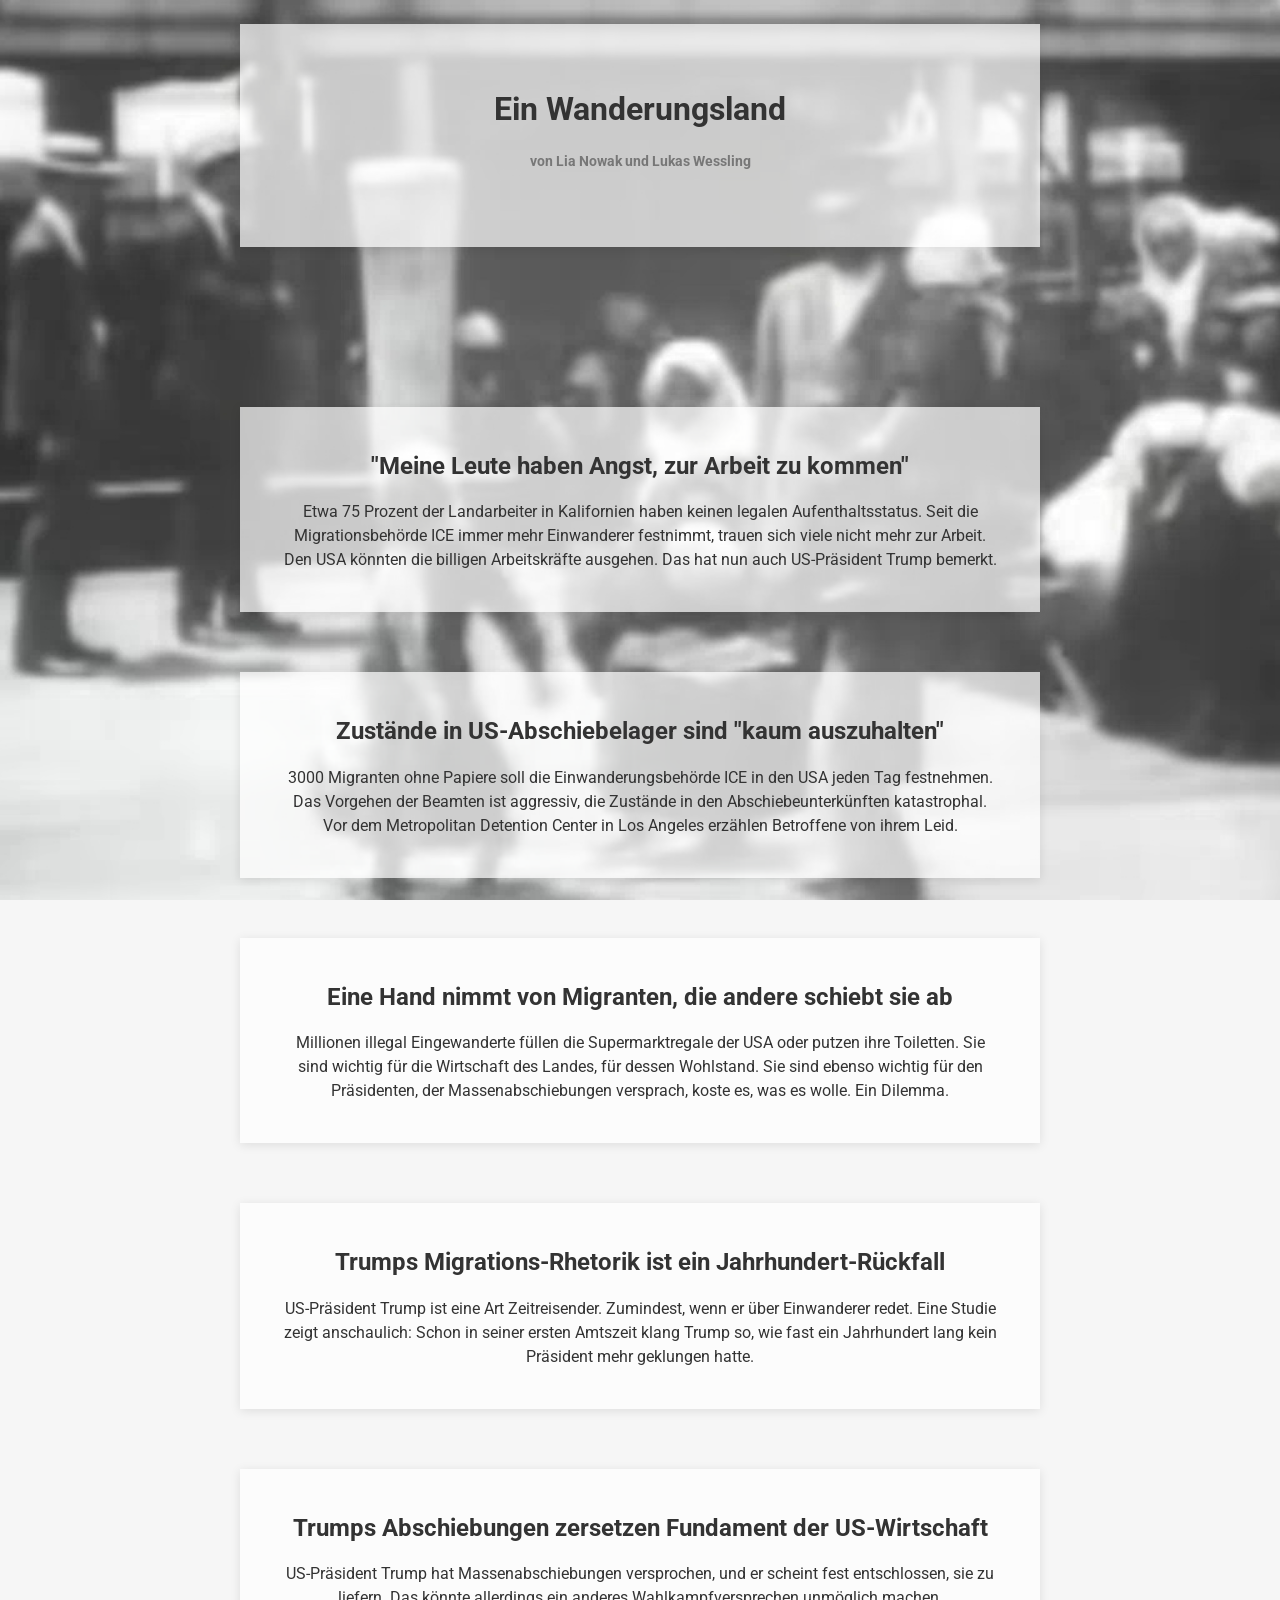
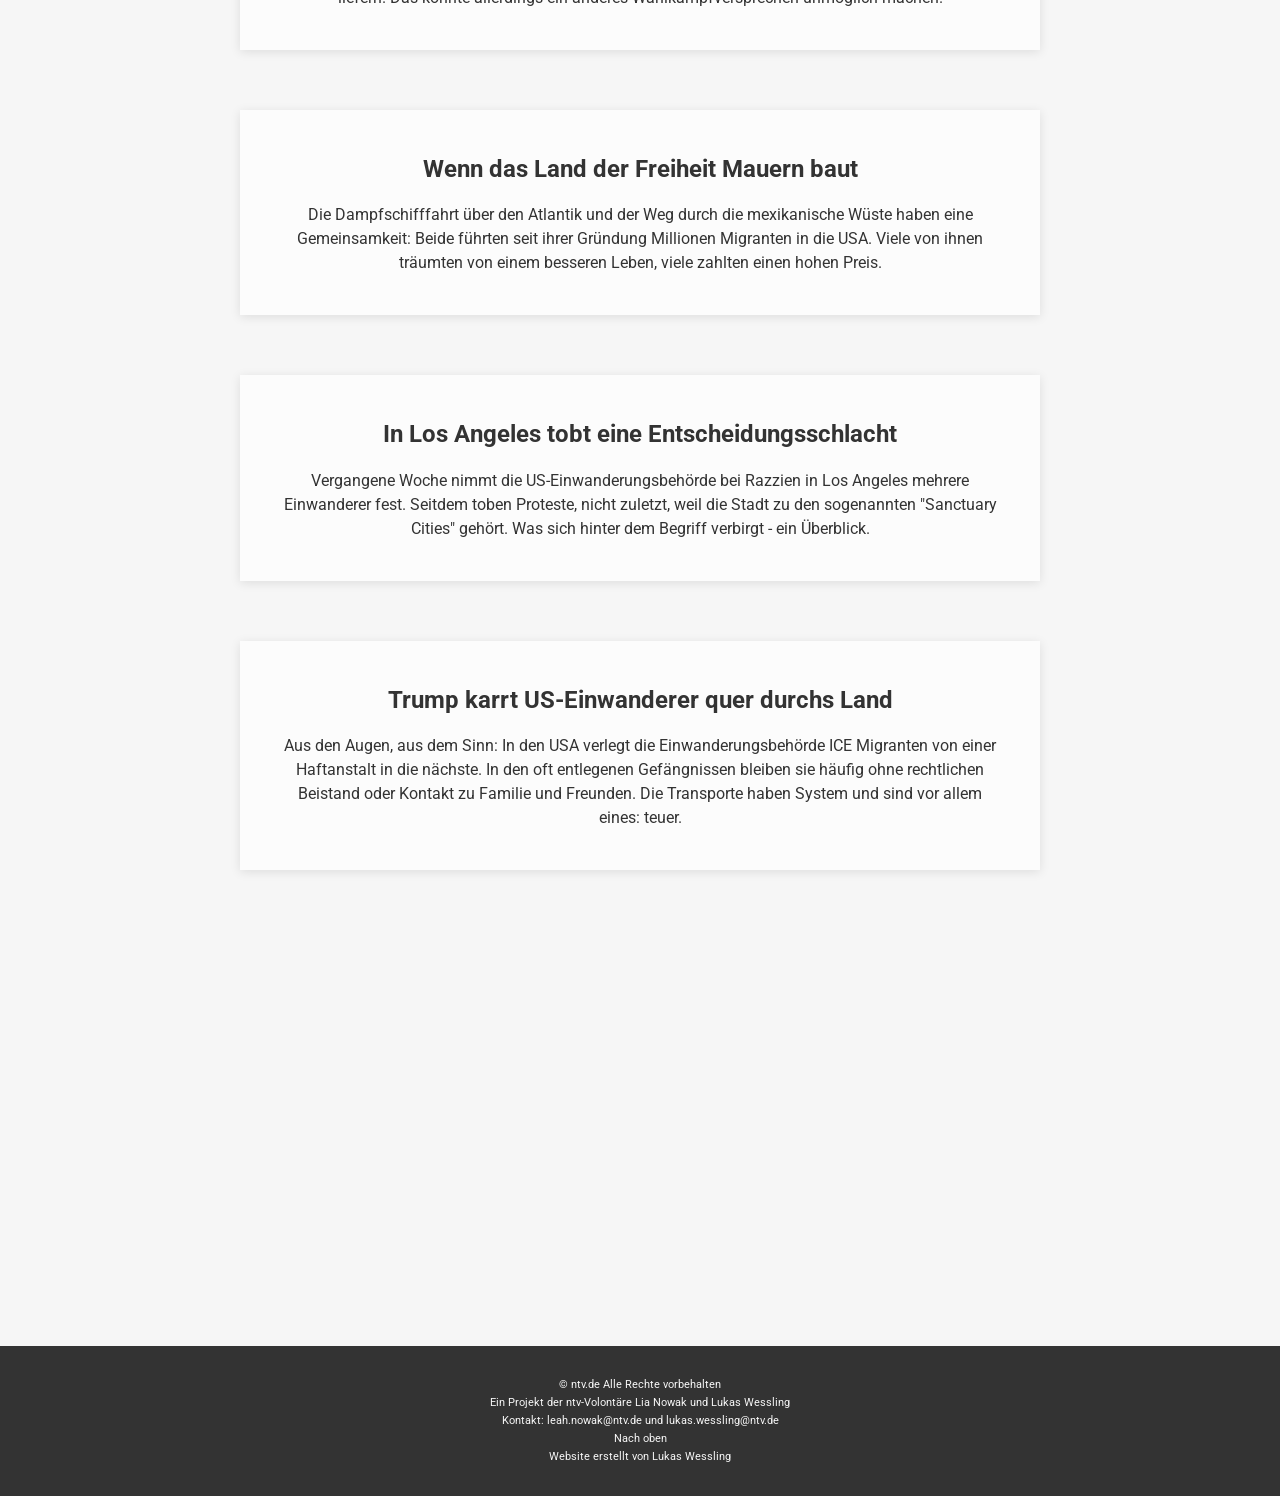
==== index.html @ 014df12d "nochmal style nachgebessert" ====
<!DOCTYPE html>
<html lang="de">
<head>
    <meta charset="UTF-8">
    <meta name="viewport" content="width=device-width, initial-scale=1.0">
    <title>Ein Wanderungsland</title>
    <id="top"></id>
    <link rel="preconnect" href="https://fonts.googleapis.com">
    <link rel="preconnect" href="https://fonts.gstatic.com" crossorigin>
    <link href="https://fonts.googleapis.com/css2?family=Dosis&family=Roboto:wght@400;700&display=swap" rel="stylesheet">
    <link rel="stylesheet" href="style.css">
</head>
<body>
    <div class="video-background">
        <!-- Video für Desktop (Querformat) -->
        <video class="bg-video bg-video-desktop" autoplay muted loop playsinline poster="background-fallback.jpg">
            <source src="background.mp4" type="video/mp4">
        </video>
        <!-- Video für Mobile (Hochformat) -->
        <video class="bg-video bg-video-mobile" autoplay muted loop playsinline poster="background-fallback.jpg">
            <source src="background-mobile.mp4" type="video/mp4">
        </video>
    </div>

        <!-- Header mit Menü (ggfalls wieder anschalten; aktuell deaktiviert) --
        <div class="header">
            <button class="menu-toggle" onclick="toggleMenu()">☰ </button>
            <div class="menu" id="menu">
                <a href="ueber-uns.html">Über Uns</a>
                <a href="impressum.html">Impressum</a>
            </div>
        </div>
    -->

    <main class="content-wrapper">
    <!-- Titel-Box -->
    <div class="content-box header" onclick="window.location.href='ueberuns.html'">
        <h1 class="main-title" id="mainTitle">Ein Wanderungsland</h1>
        <h3 class="author-title" id="authorTitle">von Lia Nowak und Lukas Wessling</h3>
    </div>

        <!-- Content Boxen -->
        <div class="content-box" onclick="window.location.href='gonzo01.html'">
            <h2 class="box-title">"Meine Leute haben Angst, zur Arbeit zu kommen"</h2>
            <p class="box-text">Etwa 75 Prozent der Landarbeiter in Kalifornien haben keinen legalen Aufenthaltsstatus. Seit die Migrationsbehörde ICE immer mehr Einwanderer festnimmt, trauen sich viele nicht mehr zur Arbeit. Den USA könnten die billigen Arbeitskräfte ausgehen. Das hat nun auch US-Präsident Trump bemerkt.</p>
        </div>

        <div class="content-box" onclick="window.location.href='gonzo02.html'">
            <h2 class="box-title">Zustände in US-Abschiebelager sind "kaum auszuhalten"</h2>
            <p class="box-text">3000 Migranten ohne Papiere soll die Einwanderungsbehörde ICE in den USA jeden Tag festnehmen. Das Vorgehen der Beamten ist aggressiv, die Zustände in den Abschiebeunterkünften katastrophal. Vor dem Metropolitan Detention Center in Los Angeles erzählen Betroffene von ihrem Leid.</p>
        </div>

        <div class="content-box" onclick="window.location.href='lokus01.html'">
            <h2 class="box-title">Eine Hand nimmt von Migranten, die andere schiebt sie ab</h2>
            <p class="box-text">Millionen illegal Eingewanderte füllen die Supermarktregale der USA oder putzen ihre Toiletten. Sie sind wichtig für die Wirtschaft des Landes, für dessen Wohlstand. Sie sind ebenso wichtig für den Präsidenten, der Massenabschiebungen versprach, koste es, was es wolle. Ein Dilemma.</p>
        </div>

        <div class="content-box" onclick="window.location.href='lokus03.html'">
            <h2 class="box-title">Trumps Migrations-Rhetorik ist ein Jahrhundert-Rückfall</h2>
            <p class="box-text">US-Präsident Trump ist eine Art Zeitreisender. Zumindest, wenn er über Einwanderer redet. Eine Studie zeigt anschaulich: Schon in seiner ersten Amtszeit klang Trump so, wie fast ein Jahrhundert lang kein Präsident mehr geklungen hatte.</p>
        </div>

        <div class="content-box" onclick="window.location.href='lokus02.html'">
            <h2 class="box-title">Trumps Abschiebungen zersetzen Fundament der US-Wirtschaft</h2>
            <p class="box-text">US-Präsident Trump hat Massenabschiebungen versprochen, und er scheint fest entschlossen, sie zu liefern. Das könnte allerdings ein anderes Wahlkampfversprechen unmöglich machen.</p>
        </div>

        <div class="content-box" onclick="window.location.href='gallery.html'">
            <h2 class="box-title">Wenn das Land der Freiheit Mauern baut</h2>
            <p class="box-text">Die Dampfschifffahrt über den Atlantik und der Weg durch die mexikanische Wüste haben eine Gemeinsamkeit: Beide führten seit ihrer Gründung Millionen Migranten in die USA. Viele von ihnen träumten von einem besseren Leben, viele zahlten einen hohen Preis.</p>
        </div>        
     
        <div class="content-box" onclick="window.location.href='gonzo03.html'">
            <h2 class="box-title">In Los Angeles tobt eine Entscheidungsschlacht</h2>
            <p class="box-text">Vergangene Woche nimmt die US-Einwanderungsbehörde bei Razzien in Los Angeles mehrere Einwanderer fest. Seitdem toben Proteste, nicht zuletzt, weil die Stadt zu den sogenannten "Sanctuary Cities" gehört. Was sich hinter dem Begriff verbirgt - ein Überblick.</p>
        </div>

        <div class="content-box" onclick="window.location.href='gonzo04.html'">
            <h2 class="box-title">Trump karrt US-Einwanderer quer durchs Land</h2>
            <p class="box-text">Aus den Augen, aus dem Sinn: In den USA verlegt die Einwanderungsbehörde ICE Migranten von einer Haftanstalt in die nächste. In den oft entlegenen Gefängnissen bleiben sie häufig ohne rechtlichen Beistand oder Kontakt zu Familie und Freunden. Die Transporte haben System und sind vor allem eines: teuer.</p>
        </div>
    </main>

<!--Menüskript (gerade deaktiviert)    
<script>
        // Menü ein-/ausklappen
        function toggleMenu() {
            const menu = document.getElementById('menu');
            menu.classList.toggle('active');
        }

        // Menü schließen wenn außerhalb geklickt wird
        document.addEventListener('click', function(event) {
            const menu = document.getElementById('menu');
            const menuToggle = document.querySelector('.menu-toggle');
            
            if (!menu.contains(event.target) && !menuToggle.contains(event.target)) {
                menu.classList.remove('active');
            }
        });

    </script>
-->
    <footer>
        <p> <a href="https://www.n-tv.de/ntvintern/Impressum-id6405904.html">© ntv.de Alle Rechte vorbehalten</a></p>
        <p> <a href="ueberuns.html">Ein Projekt der ntv-Volontäre Lia Nowak und Lukas Wessling</a></p>
        <p>Kontakt: <a href="mailto:leah.nowak@ntv.de">leah.nowak@ntv.de</a> und <a href="mailto:lukas.wessling@ntv.de">lukas.wessling@ntv.de</a></p>
        <p> <a href="#top">Nach oben</a></p>
        <p> Website erstellt von Lukas Wessling</p>
    </footer>
</body>
</html>
---- style.css ----
* {
    margin: 0;
    padding: 0;
    box-sizing: border-box;
}
:root {
    --primary-color: #00AEF3;
    --secondary-color: #777777;
    --accent-color: #E81B23;
    --background-color: #F6F6F6;
    --text-color: #333;
    --box-shadow: 0 2px 10px rgba(0,0,0,0.1);
    --max-width: 1200px;
    --lesser-width: 800px;
    --card-bg: rgba(255, 255, 255, 0.7); /* Weiß, 70% Deckkraft */
    --border-radius: 1px
}

html { scroll-behavior: smooth; }

body {
    font-family: 'Roboto', sans-serif;
    line-height: 1.6;
    color: var(--text-color);
    background-color: var(--background-color);

    /* erzwinge sinnvolle umbrüche */
    p, li, blockquote {
    overflow-wrap: anywhere;  /* bricht auch sehr lange wörter/urls */
    word-break: normal;       /* deutschfreundlich */
    hyphens: auto;            /* bindestriche zulassen */
  }
}


/* übergeordnete Schachteln */
.content-wrapper {
    max-width: var(--max-width);
    margin: 0 auto;
    padding: 24px 16px;
}


.container {
    max-width: var(--lesser-width);
    margin: 0 auto;
    padding: 20px;
}

/* Header mit Menü */
.header {
    position: sticky;
    margin-bottom: 40px;
}

.menu-toggle {
    position: absolute;
    top: 10px;
    right: 10px;
    background: var(--text-color);
    color: var(--background-color);
    border: none;
    cursor: pointer;
    border-radius: var(--border-radius);
    font-size: 16px;
    text-decoration: none; /* Entfernt die Unterstreichung vom Link */
    /* NEU: Feste Größe und Zentrierung für quadratische Form */
    width: 45px;
    height: 45px;
    display: flex;
    justify-content: center;
    align-items: center;
}

/* Zurück-Button, angelehnt an Menu-Button*/
.back-button {
    position: absolute;
    top: 10px;
    left: 10px; /* Position auf links geändert */
    background: var(--text-color);
    color: var(--background-color);
    border: none;
    cursor: pointer;
    border-radius: var(--border-radius);
    font-size: 16px;
    text-decoration: none; /* Für <a>-Tag, um Unterstreichung zu entfernen */
    /* NEU: Feste Größe und Zentrierung für quadratische Form */
    width: 45px;
    height: 45px;
    display: flex;
    justify-content: center;
    align-items: center;
    padding-bottom: 2px; /* Kleine Korrektur, um den Pfeil optisch zu zentrieren */
}

.menu-toggle:hover {
    background: var(--accent-color);
}
.back-button:hover {
    background: var(--accent-color);
}

.menu {
    position: absolute;
    top: 30px;
    right: 10px;
    background: var(--background-color);
    border: 1px solid #ddd;
    border-radius: var(--border-radius);
    box-shadow: 0 2px 10px var(--box-shadow);
    display: none;
    min-width: 150px;
}

.menu.active {
    display: block;
}

.menu a {
    display: block;
    padding: 12px 16px;
    text-decoration: none;
    color: var(--text-color); 
    border-bottom: 1px solid #eee;
}

.menu a:last-child {
    border-bottom: none;
}
.menu a:hover {
    background-color: var(--background-color);
}


/* Content Boxen */
.content-box {
    text-align: center;
    background: var(--card-bg);
    border-radius: var(--border-radius)/2;
    box-shadow: 0 2px 10px rgba(0,0,0,0.1);
    max-width: var(--lesser-width);
    margin-bottom: 60px; /* Erhöht für mehr Abstand zwischen den Boxen */
    padding: 40px;
    margin-left: auto;  /* Zentrierung */
    margin-right: auto; /* Zentrierung */
}

.content-box a {
color: var(--secondary-color);          /* Links grau */
text-decoration: none;   /* Unterstreichung weg */
}
.content-box a:hover {
text-decoration: underline; /* Unterstrich beim Drüberfahren */
}

/* Versuch ganzer Text in eine Box */
.article-body-content {
    margin-top: 5rem;
    padding: 3rem;
    text-align: left; /* Text linksbündig für den Hauptartikel */
    background: var(--background-color); 
}
    /* Eigene Klasse für Zwischenüberschriften, um sie direkt zu integrieren */
.subheading {
    font-weight: bold;
    color: var(--secondary-color);
    font-size: 1.2rem;
    text-align: center;
    margin-top: 2em;
    margin-bottom: 1.5em;
}
    /* Eigene Klasse für den Teaser-Text, damit er auch innerhalb der großen Box funktioniert */
.teaser-text {
    font-style: italic;
    color: var(--secondary-color);
    font-size: 1rem;
    margin-bottom: 2em;
    display: block; /* Stellt sicher, dass es als eigener Absatz behandelt wird */
}

.content-box:hover {
    transform: translateY(-2px);
    box-shadow: 0 4px 15px rgba(0,0,0,0.15);
}

/* Modifikator für eine unauffälligere Content-Box */
.content-box.subtle {
    background: none;
    box-shadow: none;
    border-radius: 0;
    text-align: left; /* Text linksbündig statt zentriert */
    padding-left: 30px;
    padding-right: 30px;
    margin-bottom: 20px;
}

.content-box.subtle:hover {
    transform: none; /* Kein Hover-Effekt */
    box-shadow: none;
}

/* Modifikator für Header-Box mit Abstand nach unten */
.content-box.header {
    padding: 60px;
    margin-bottom: 10em;

}
/* Modifikator für Header-Box mit kleinem Abstand nach unten */
.content-box.smallheader {
    margin-top: 2em;
    margin-bottom: 2em;
    background: var(--background-color);
}
.box-title {
    font-size: 1.5rem;
    font-weight: bold;
    color: var(--text-color);
    margin-bottom: 15px;
}

.box-text {
    color: var(--text-color);
    font-size: 1rem;
    line-height: 1.5;
}

.content-box.italic-teaser .box-text {
    font-style: italic;
    color: var(--text-color);
    font-size: 1rem;
    margin-bottom: 2em;
}



.content-box.title .box-text {
    font-weight: bold;
    color: var(--secondary-color);
    font-size: 1.2rem;
    text-align: center;
}


/* Titel-Styling innerhalb der Box */
.main-title {
    text-align: center;
    font-size: 2rem;
    font-weight: bold;
    color: var(--text-color);
    margin: 0;
    padding: 0;
}

.secondary-title {
    text-align: center;
    font-size: 1.3rem;
    font-weight: bold;
    color: var(--secondary-color);
    margin: 0 0 0.5em 0; /* kleiner Abstand nach unten */
    padding: 0;
}

.author-title {
    text-align: center;
    font-size: 0.9rem;
    font-weight: bold;
    color: var(--secondary-color);
    margin: 1em 0 1em 0; /* kleiner Abstand nach oben, großer Abstand nach unten */
    padding: 0;
}
.box-text a:hover {
    text-decoration: underline}



/* Responsive Design */
@media (max-width: 768px) {
    .main-title {
        font-size: 2rem;
        margin: 20px 0;
    }
    
    .container {
        padding: 15px;
    }
    .box-content {
        padding: 15px;
    }
    .box-title {
        font-size: 1rem;
    }
    .box-text {
        font-size: 0.7rem;
    }
    .footer {
        font-size: 0.4rem;
        padding: 10px;
    }
}


/* Footer-Styling */
footer {
background-color: var(--text-color);   /* dunkler Hintergrund */
color: var(--background-color);      /* heller Text */
padding: 30px 16px;              /* Innenabstand oben/unten und seitlich */
text-align: center;              /* Text mittig */
margin-top: 35em;                /* Abstand zum Inhalt darüber */
font-size: 0.7rem;
}

footer a {
color: var(--background-color);          /* Links weiß */
text-decoration: none;   /* Unterstreichung weg */
}

footer a:hover {
text-decoration: underline; /* Unterstrich beim Drüberfahren */
}

/* Container für die Videos, um sie im Hintergrund zu halten */
.video-background {
    position: fixed;
    top: 0;
    left: 0;
    width: 100%;
    height: 100%;
    z-index: -1; /* Stellt sicher, dass der Inhalt darüber liegt */
    overflow: hidden;
}

/* Gemeinsame Stile für beide Videos */
.bg-video {
    position: absolute; /* Positioniert das Video innerhalb des Containers */
    top: 0;
    left: 0;
    width: 100%;
    height: 100%;
    object-fit: cover; /* Füllt den Bildschirm ohne das Seitenverhältnis zu verzerren */
}

/* Standardmäßig das mobile Video ausblenden */
.bg-video-mobile {
    display: none;
}

/* Media Query für Bildschirme, die breiter als 768px sind (Tablets/Desktops) */
@media (min-width: 769px) {
    .bg-video-desktop {
        display: block; /* Desktop-Video anzeigen */
    }
    .bg-video-mobile {
        display: none; /* Mobiles Video ausblenden */
    }
}

/* Media Query für Bildschirme, die schmaler als 768px sind (Smartphones) */
@media (max-width: 768px) {
    .bg-video-desktop {
        display: none; /* Desktop-Video ausblenden */
    }
    .bg-video-mobile {
        display: block; /* Mobiles Video anzeigen */
    }
}

/* beim Hovern über Link erscheint eine Hand */
a, button, [onclick] {
    cursor: pointer;
}

/* --- Stile für Scrollytelling --- */
#scrolly-presidents {
    position: relative;
}

.scrolly-vis {
    position: -webkit-sticky;
    position: sticky;
    top: 0; /* Klebt ganz oben am Bildschirmrand */
    left: 0;
    width: 100%;
    height: 100vh; /* Füllt den gesamten Bildschirm aus */
    display: flex;
    flex-direction: column; /* Kinder sollen untereinander angeordnet werden */
    justify-content: center;
    align-items: center;
}

/* Container für die responsive SVG */
.chart-container {
    width: 100%;
    max-width: var(--lesser-width); /* Legt eine maximale Größe fest, damit es auf sehr großen Bildschirmen nicht riesig wird */
    margin: 0 auto; /* Zentriert den Container */
}

/* Gemeinsame Stile für Header und Intro der Grafik */
.chart-header, .chart-intro {
    width: 100%;
    max-width: var(--lesser-width); /* Dieselbe maximale Breite wie die Grafik */
    margin-left: auto;
    margin-right: auto;
    text-align: left; 
}

.scrolly-text {
    position: relative;
    z-index: 1; /* Wichtig: Stellt sicher, dass der Text VOR der Grafik liegt */
    /* Wir machen den Text-Container zu einem Flex-Container, der seine Kinder zentriert */
    display: flex;
    flex-direction: column;
    align-items: center;
}

.step {
    display: flex;
    flex-direction: column;
    justify-content: center;
    width: var(--lesser-width)*0.95;
    margin-bottom: 100vh; /* Nur noch Abstand nach unten */
    padding: 3rem;
    background-color: var(--background-color); /* Solide Hintergrundfarbe, passend zum Rest der Seite */
    box-shadow: 0 2px 5px rgba(0,0,0,0.1);
}


/* Anpassungen für kleinere Bildschirme */
@media (max-width: 768px) {
    #scrolly-presidents {
        display: block; /* Untereinander statt nebeneinander */
    }

    .scrolly-vis {
        position: relative; /* Sticky funktioniert hier nicht gut */
        top: auto;
        height: 50vh; /* Kleinere Höhe */
        width: 90%;
        margin: 0 auto 2rem auto;
    }

    .scrolly-text {
        width: 90%;
        margin: 0 auto;
    }

    .step {
        margin-bottom: 50vh; /* Weniger Abstand auf Mobilgeräten */
    }
}
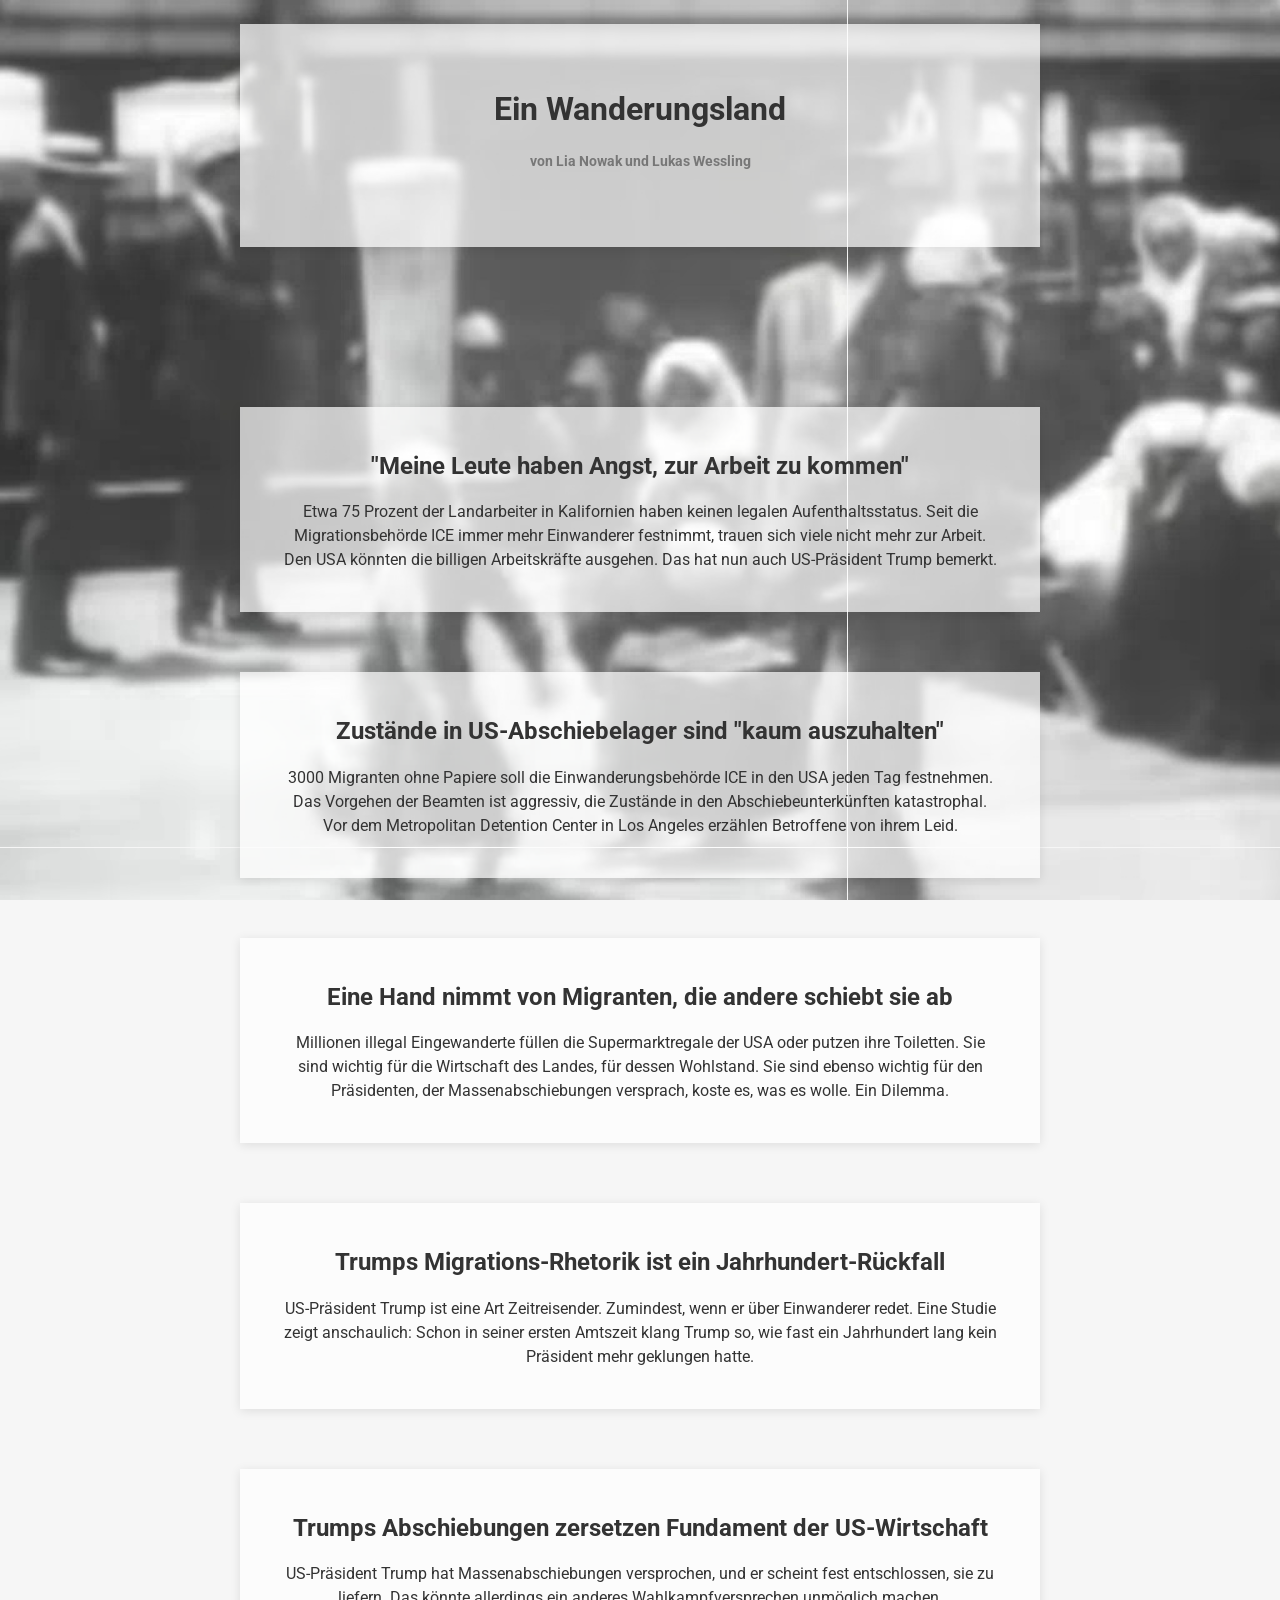
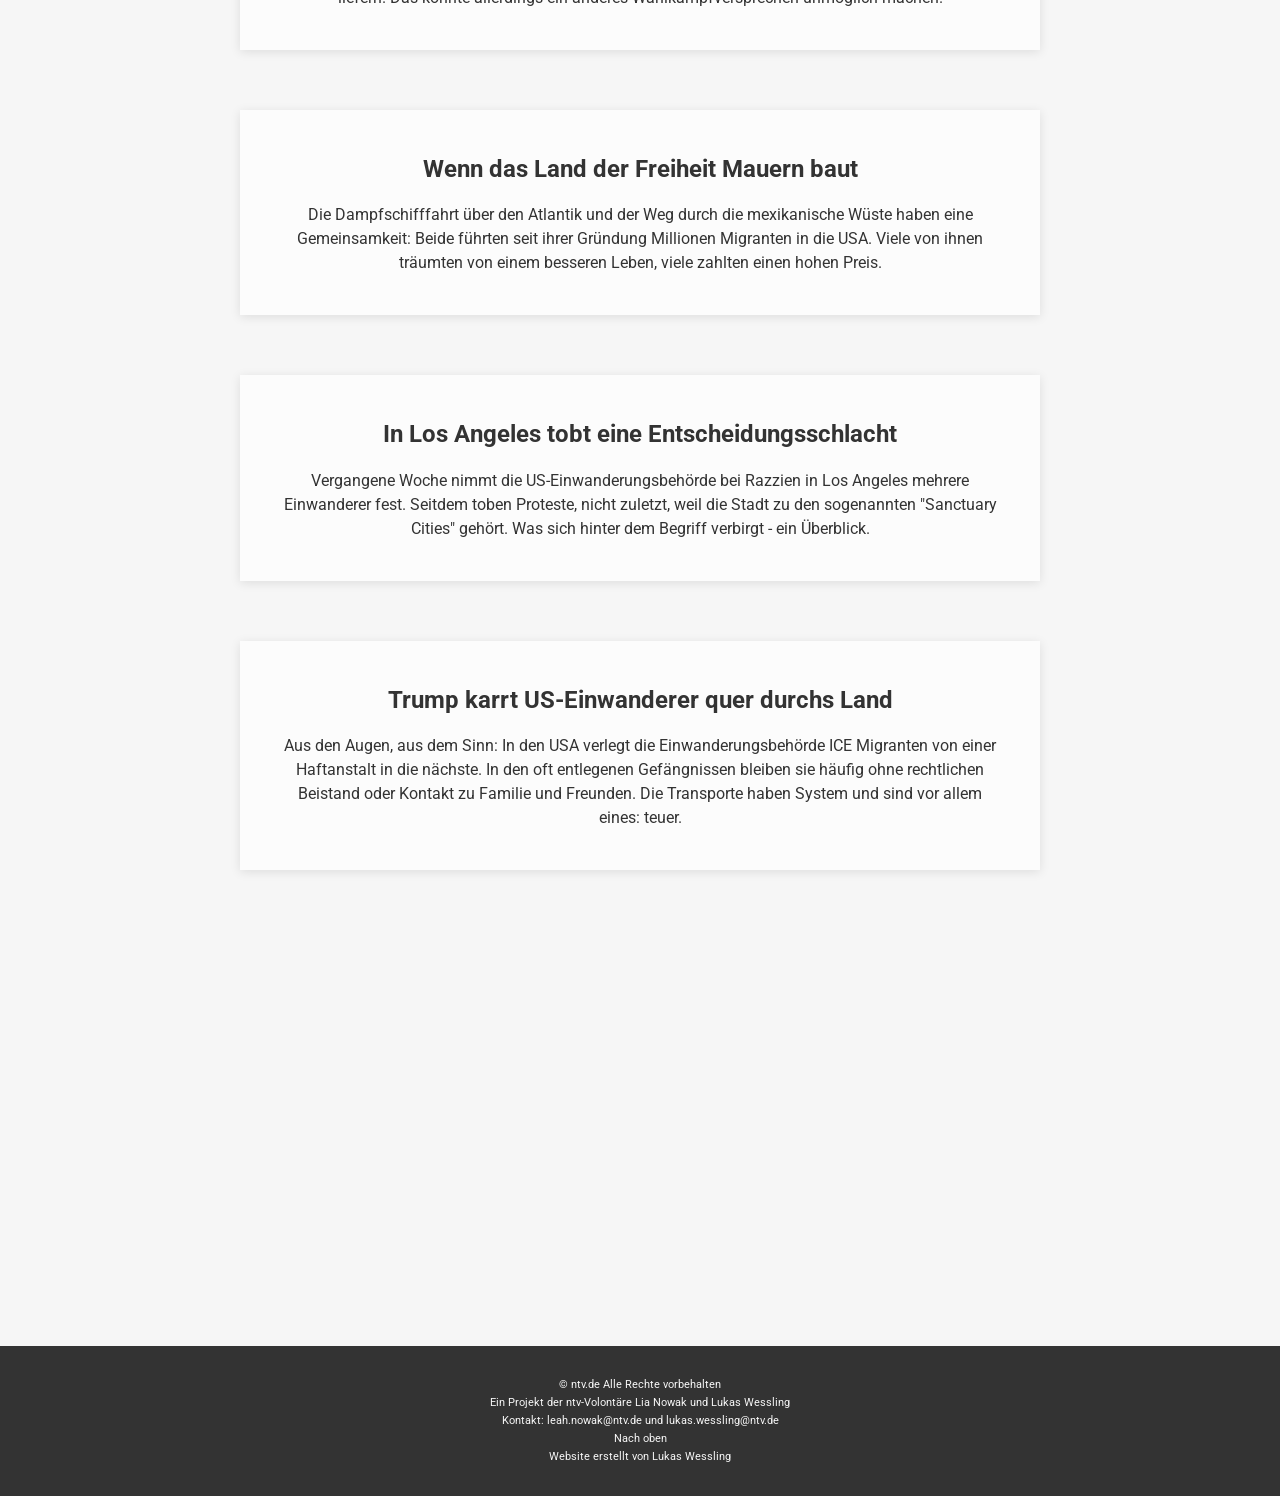
==== commit 1bf42697: "Favicon eingebaut, neue Videologik wird getestet" ====
--- a/index.html
+++ b/index.html
@@ -4,6 +4,7 @@
     <meta charset="UTF-8">
     <meta name="viewport" content="width=device-width, initial-scale=1.0">
     <title>Ein Wanderungsland</title>
+    <link rel="icon" href="favicon.ico" type="image/x-icon">
     <id="top"></id>
     <link rel="preconnect" href="https://fonts.googleapis.com">
     <link rel="preconnect" href="https://fonts.gstatic.com" crossorigin>
@@ -11,13 +12,14 @@
     <link rel="stylesheet" href="style.css">
 </head>
 <body>
-    <div class="video-background">
+    <!-- Fallback-Bild hier als background-image setzen, damit es sichtbar ist, während das Video lädt -->
+    <div class="video-background" style="background-image: url('background-fallback.jpg');">
         <!-- Video für Desktop (Querformat) -->
-        <video class="bg-video bg-video-desktop" autoplay muted loop playsinline poster="background-fallback.jpg">
+        <video class="bg-video bg-video-desktop" muted loop playsinline preload="auto">
             <source src="background.mp4" type="video/mp4">
         </video>
         <!-- Video für Mobile (Hochformat) -->
-        <video class="bg-video bg-video-mobile" autoplay muted loop playsinline poster="background-fallback.jpg">
+        <video class="bg-video bg-video-mobile" muted loop playsinline preload="auto">
             <source src="background-mobile.mp4" type="video/mp4">
         </video>
     </div>
@@ -108,5 +110,8 @@
         <p> <a href="#top">Nach oben</a></p>
         <p> Website erstellt von Lukas Wessling</p>
     </footer>
+
+    <!-- Skript für ruckelfreies Video-Laden -->
+    <script src="video-loader.js"></script>
 </body>
 </html>
--- a/style.css
+++ b/style.css
@@ -327,6 +327,10 @@
     height: 100%;
     z-index: -1; /* Stellt sicher, dass der Inhalt darüber liegt */
     overflow: hidden;
+    /* Damit das Fallback-Bild (das wir jetzt inline im HTML setzen) korrekt skaliert wird */
+    background-size: cover;
+    background-position: center;
+    background-repeat: no-repeat;
 }
 
 /* Gemeinsame Stile für beide Videos */
@@ -337,6 +341,13 @@
     width: 100%;
     height: 100%;
     object-fit: cover; /* Füllt den Bildschirm ohne das Seitenverhältnis zu verzerren */
+    opacity: 0; /* Startzustand ist unsichtbar, damit man das Fallback-Bild sieht */
+    transition: opacity 1.5s ease-in-out; /* Sanftes Einblenden über 1.5 Sekunden */
+}
+
+/* Diese Klasse wird vom JS hinzugefügt, sobald das Video flüssig läuft */
+.bg-video.is-playing {
+    opacity: 1;
 }
 
 /* Standardmäßig das mobile Video ausblenden */
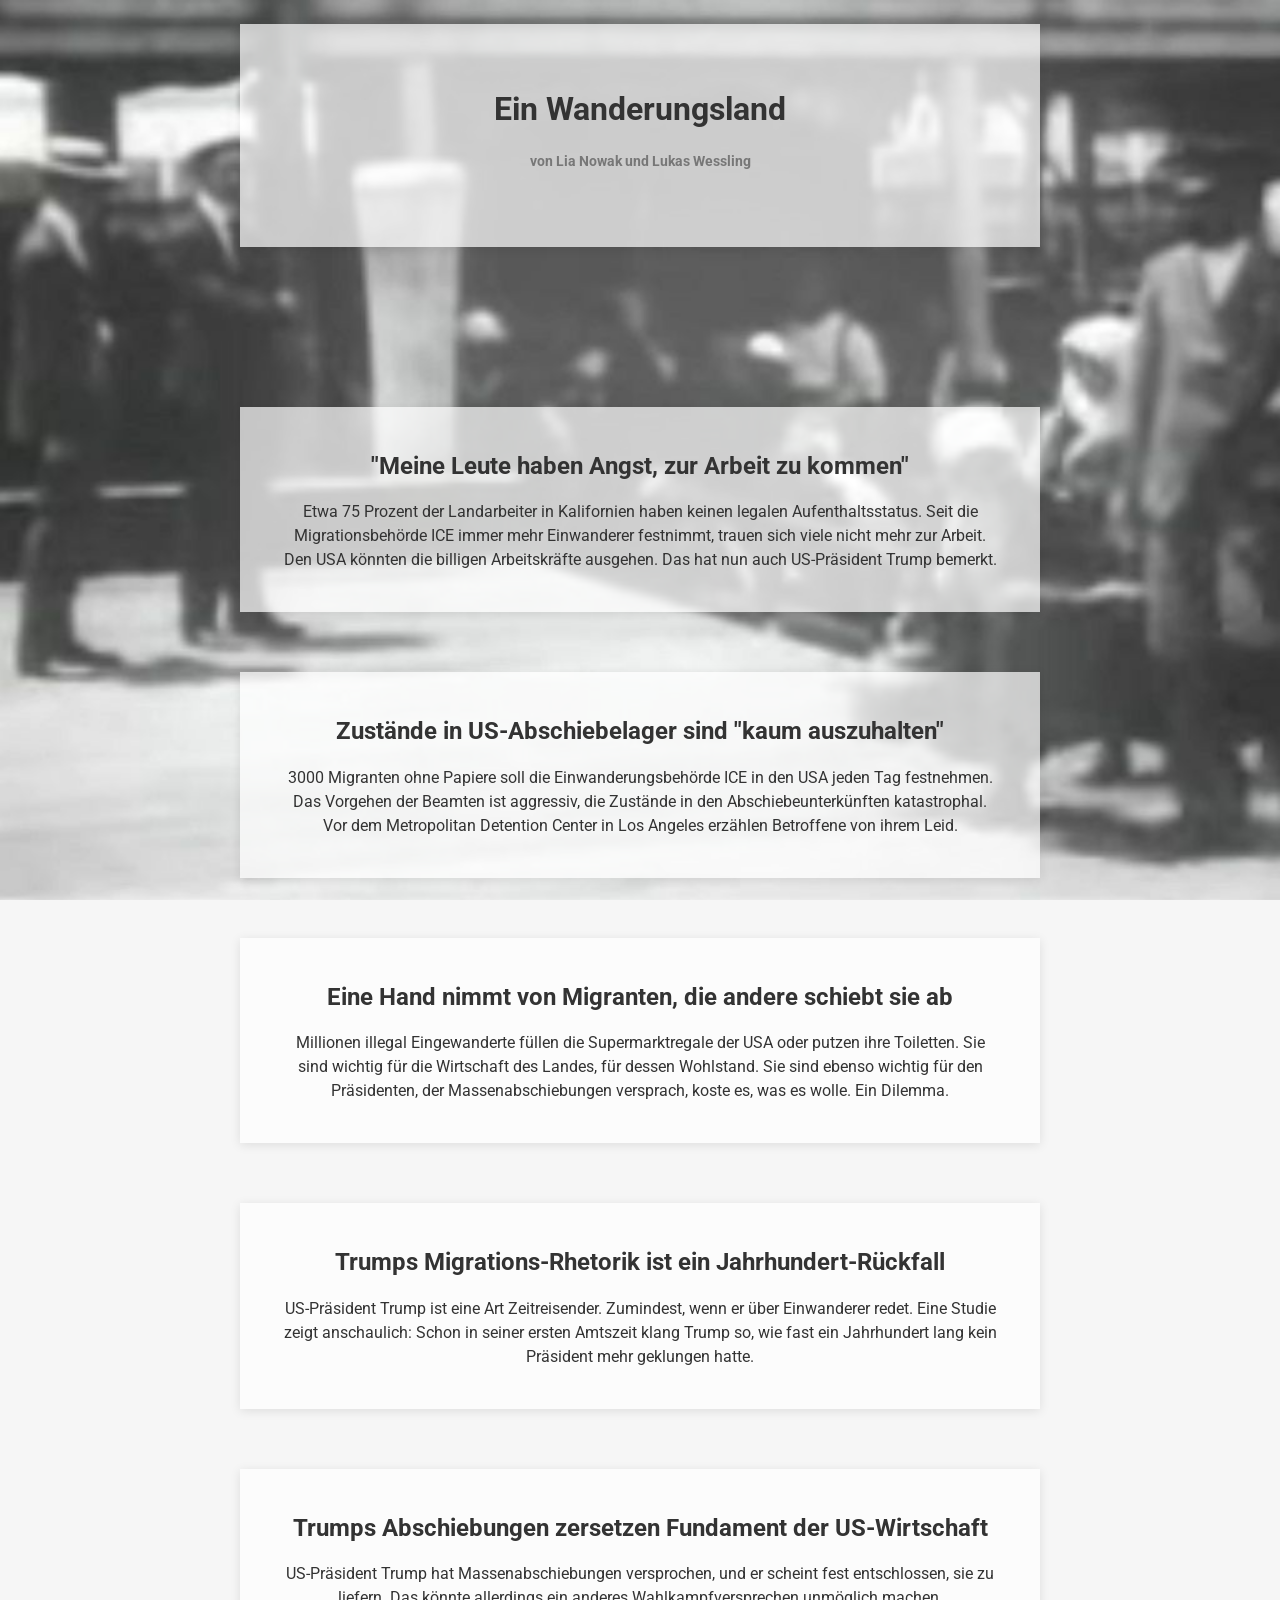
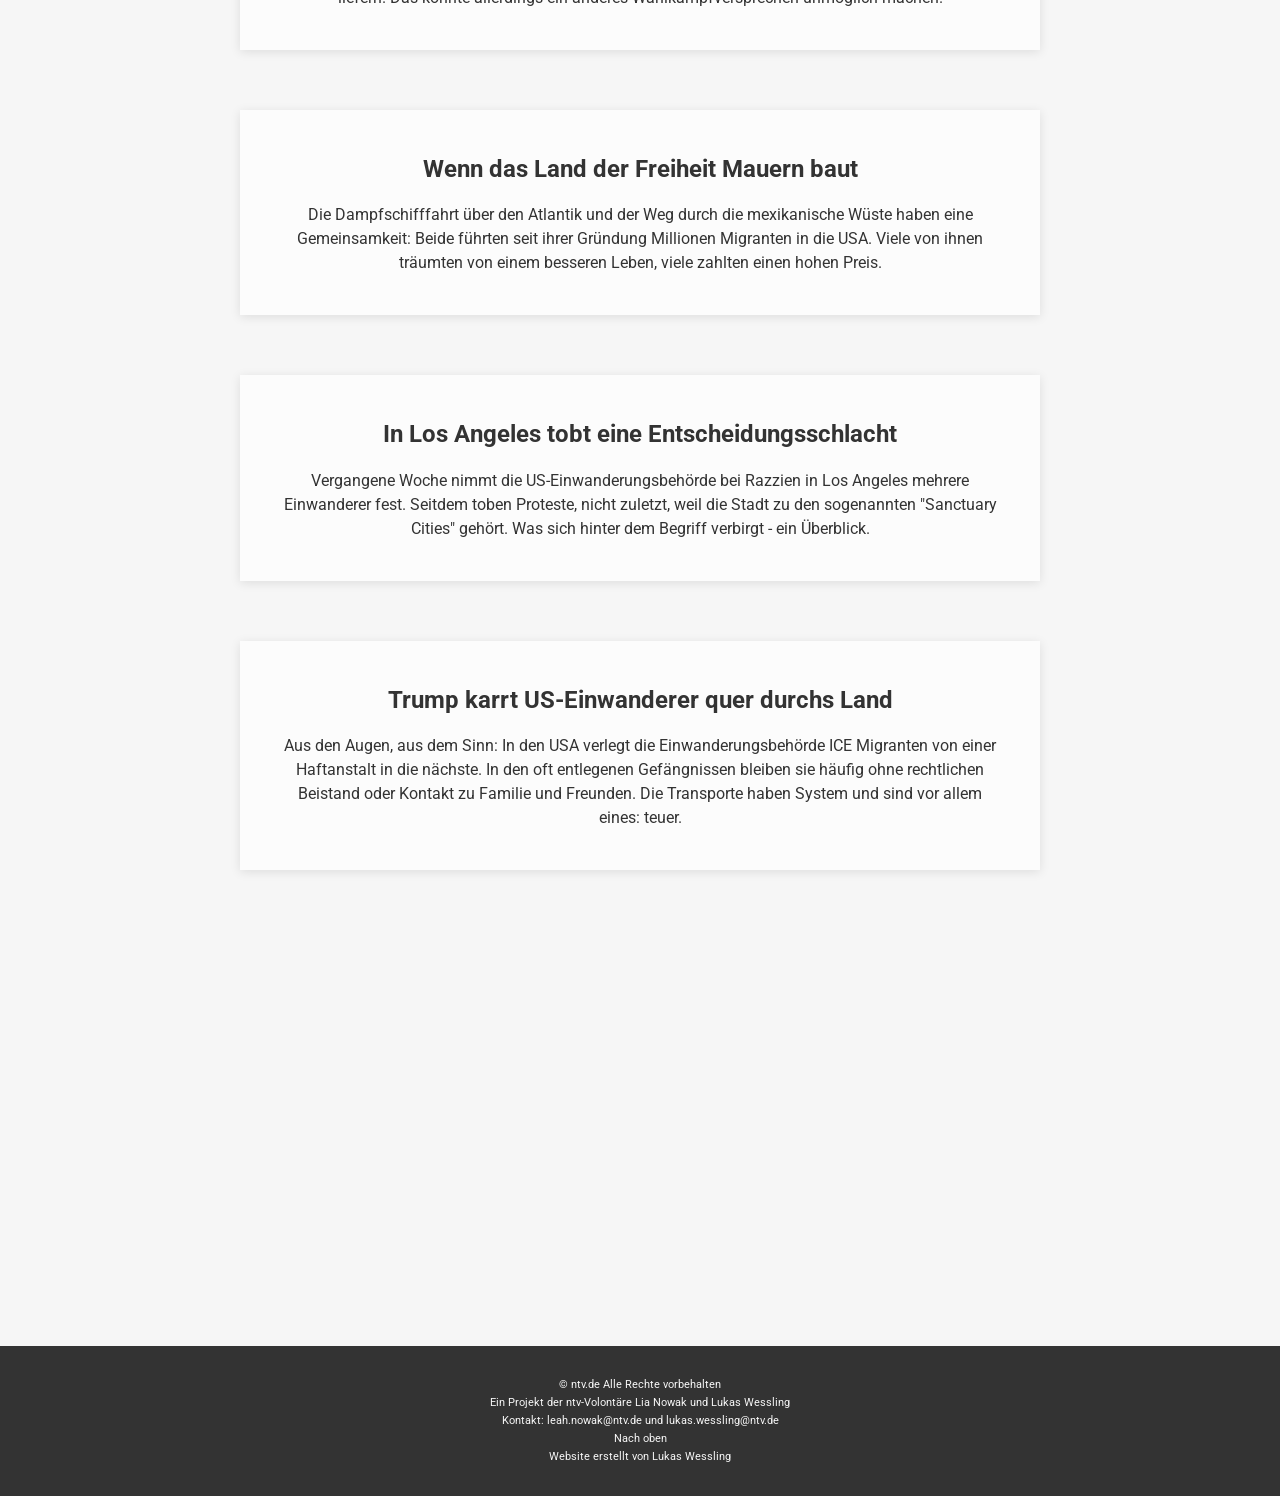
==== commit 1326b46b: "Videologik überall implementiert" ====
--- a/index.html
+++ b/index.html
@@ -12,15 +12,18 @@
     <link rel="stylesheet" href="style.css">
 </head>
 <body>
-    <!-- Fallback-Bild hier als background-image setzen, damit es sichtbar ist, während das Video lädt -->
-    <div class="video-background" style="background-image: url('background-fallback.jpg');">
+ <!-- Videologik (funktioniert über videoloader.js) -->
+    <script src="videoloader.js"></script>
+
+    <!-- Fallbackbild (=erster Videoframe) solange Video noch lädt -->
+        <div class="video-background" style="background-image: url('fallback_desktop.jpg');">
         <!-- Video für Desktop (Querformat) -->
         <video class="bg-video bg-video-desktop" muted loop playsinline preload="auto">
-            <source src="background.mp4" type="video/mp4">
+            <source src="background_desktop.mp4" type="video/mp4">
         </video>
         <!-- Video für Mobile (Hochformat) -->
         <video class="bg-video bg-video-mobile" muted loop playsinline preload="auto">
-            <source src="background-mobile.mp4" type="video/mp4">
+            <source src="background_mobile.mp4" type="video/mp4">
         </video>
     </div>
 
@@ -111,7 +114,5 @@
         <p> Website erstellt von Lukas Wessling</p>
     </footer>
 
-    <!-- Skript für ruckelfreies Video-Laden -->
-    <script src="video-loader.js"></script>
 </body>
 </html>
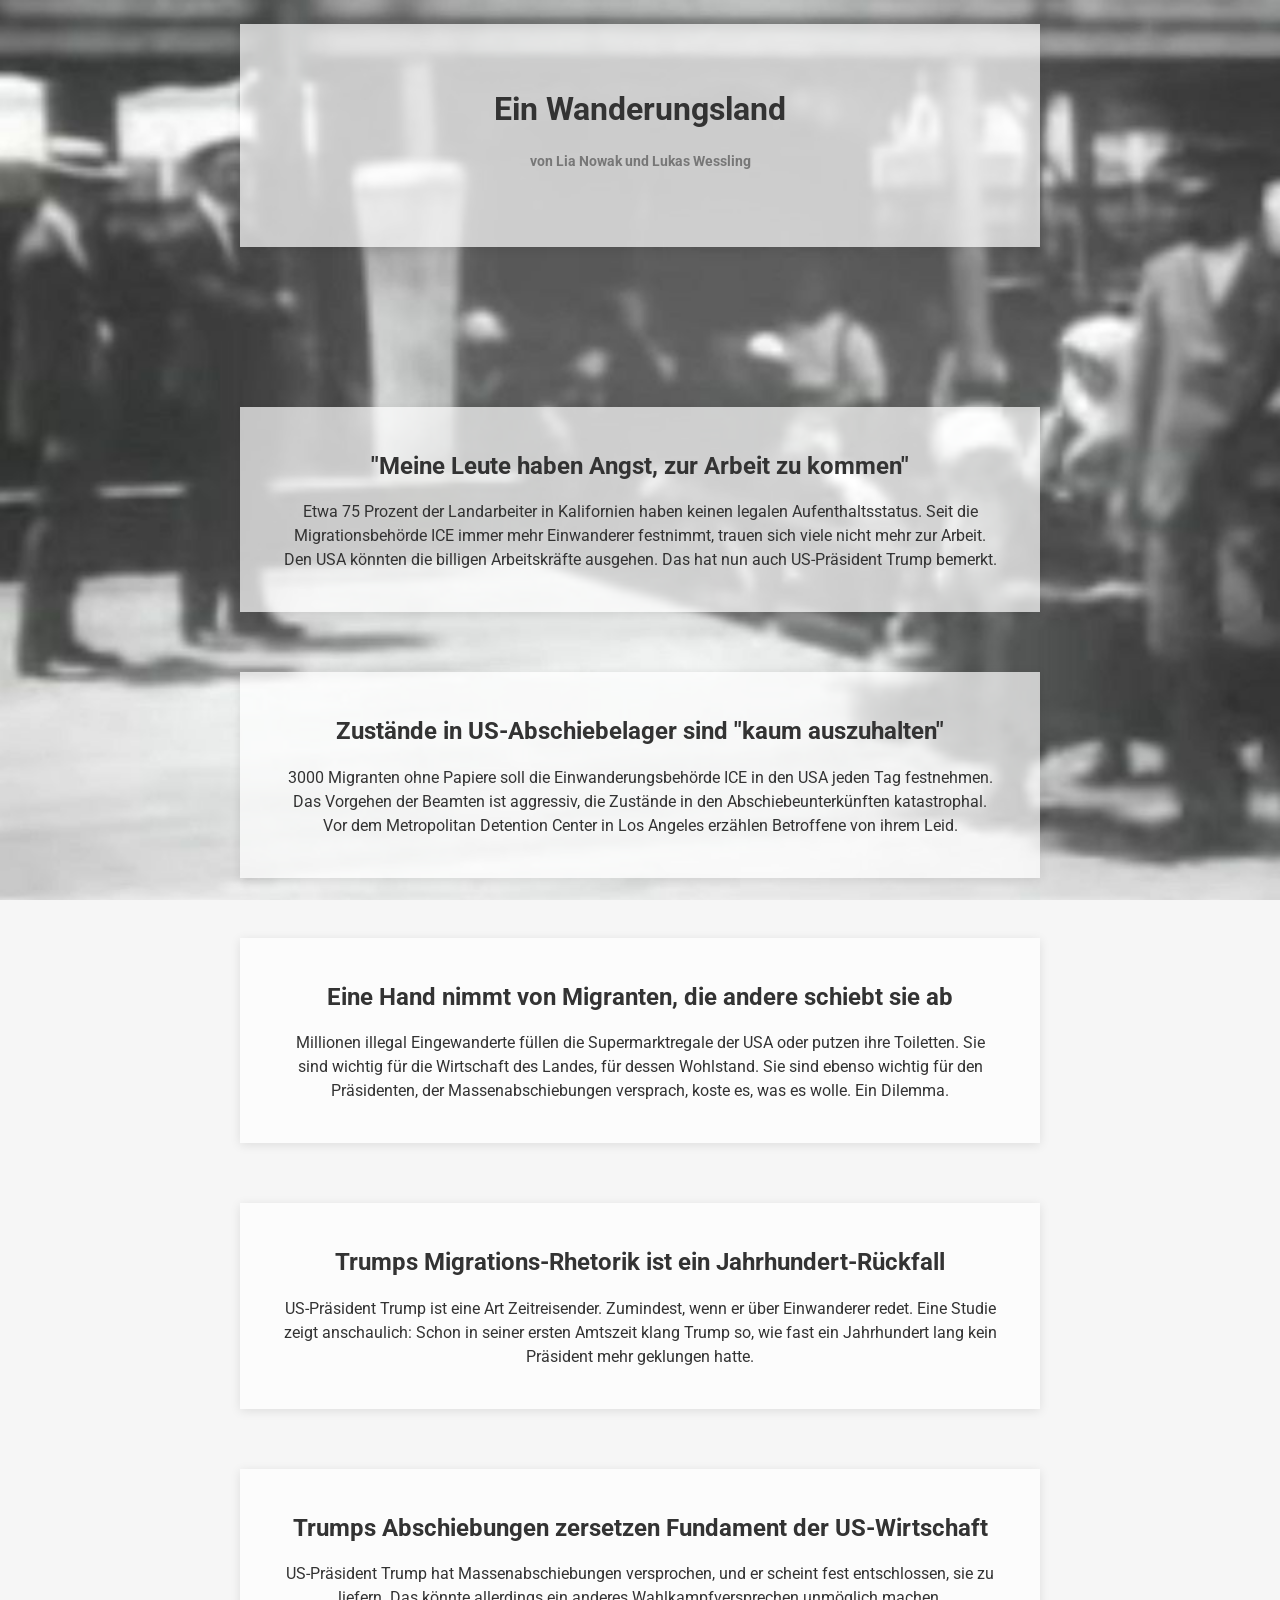
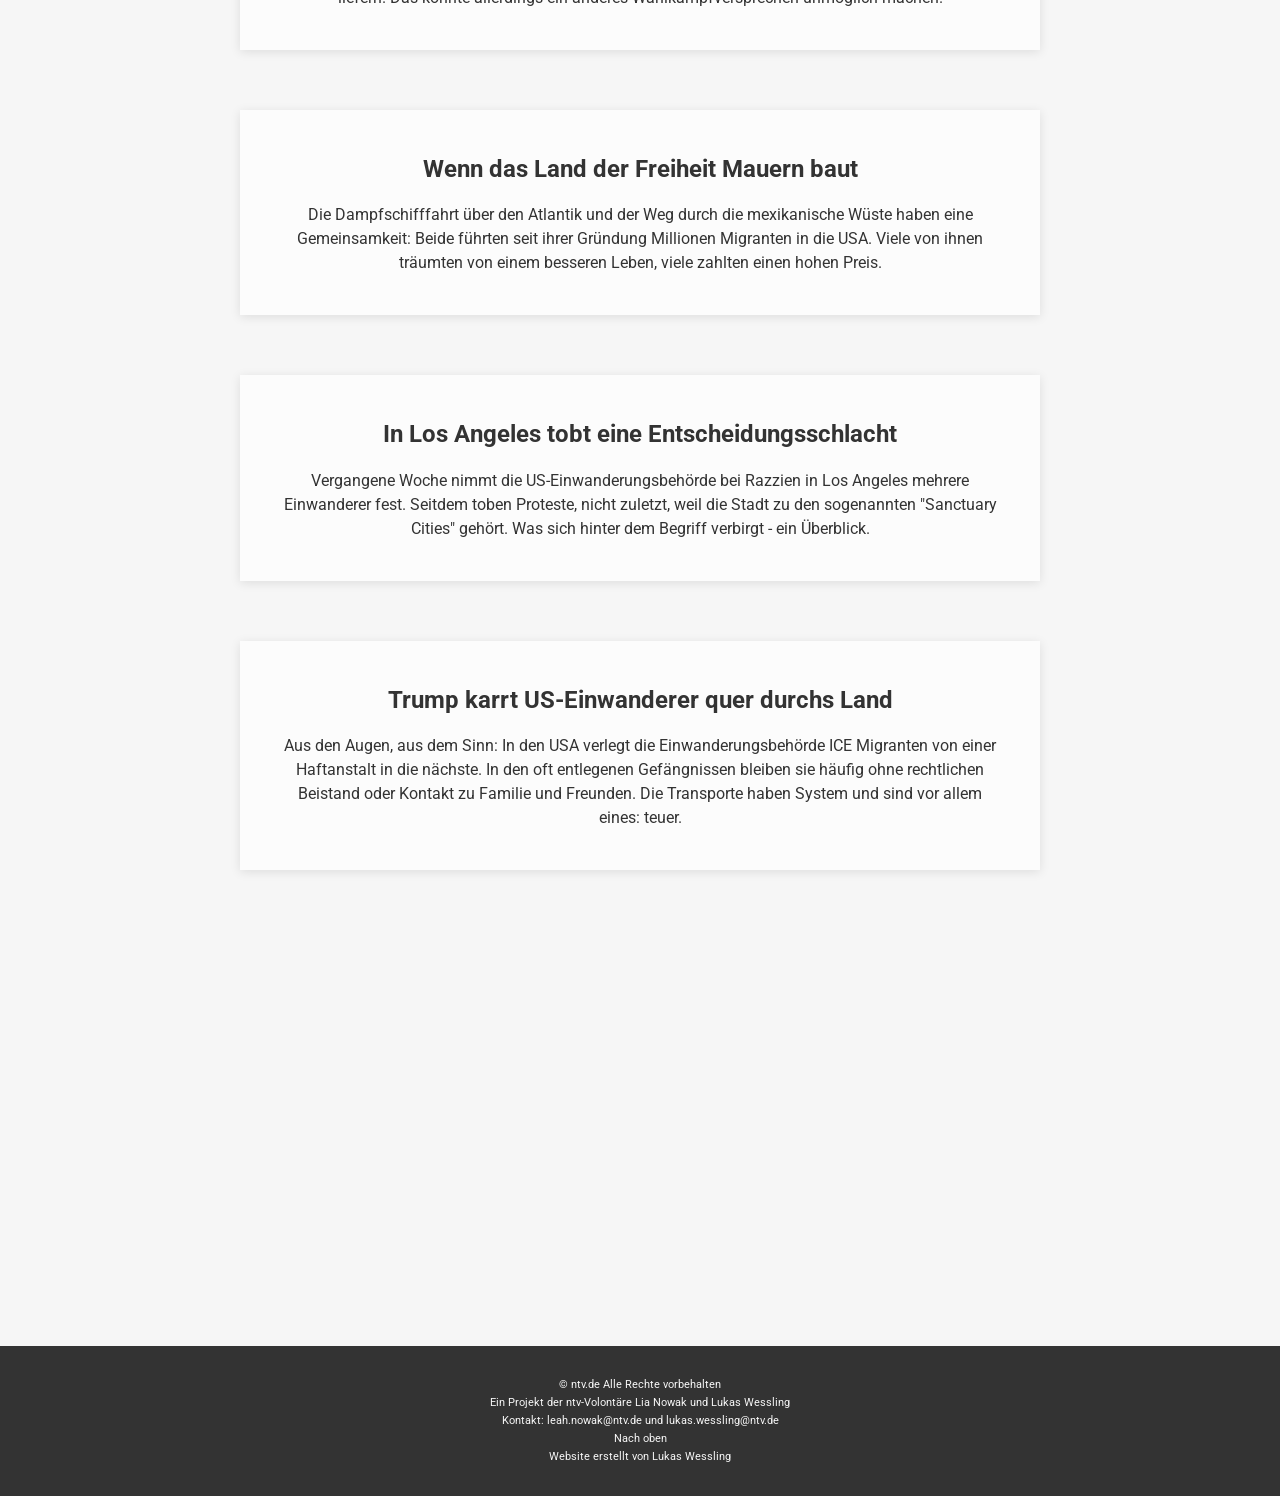
==== commit a2afb3cd: "Videologik angepasst: klare Aufteilung in js" ====
--- a/index.html
+++ b/index.html
@@ -15,15 +15,17 @@
  <!-- Videologik (funktioniert über videoloader.js) -->
     <script src="videoloader.js"></script>
 
-    <!-- Fallbackbild (=erster Videoframe) solange Video noch lädt -->
-        <div class="video-background" style="background-image: url('fallback_desktop.jpg');">
-        <!-- Video für Desktop (Querformat) -->
-        <video class="bg-video bg-video-desktop" muted loop playsinline preload="auto">
-            <source src="background_desktop.mp4" type="video/mp4">
-        </video>
-        <!-- Video für Mobile (Hochformat) -->
-        <video class="bg-video bg-video-mobile" muted loop playsinline preload="auto">
-            <source src="background_mobile.mp4" type="video/mp4">
+    <!-- Videologik & Fallback -->
+    <div class="video-background" 
+         data-video-desktop="background_desktop.mp4"
+         data-video-mobile="background_mobile.mp4"
+         data-fallback-desktop="fallback_desktop.jpg"
+         data-fallback-mobile="fallback_mobile.jpg">
+        <!-- Fallback-Bild, wird von JS befüllt -->
+        <img id="fallback-image" src="" alt="Hintergrundbild mit einwandernden Menschen um 1900" style="position: absolute; top: 0; left: 0; width: 100%; height: 100%; object-fit: cover;">
+        <!-- Video-Element, wird von JS befüllt -->
+        <video id="bg-video" class="bg-video" muted loop playsinline preload="auto">
+            <source id="video-source" src="" type="video/mp4">
         </video>
     </div>
 
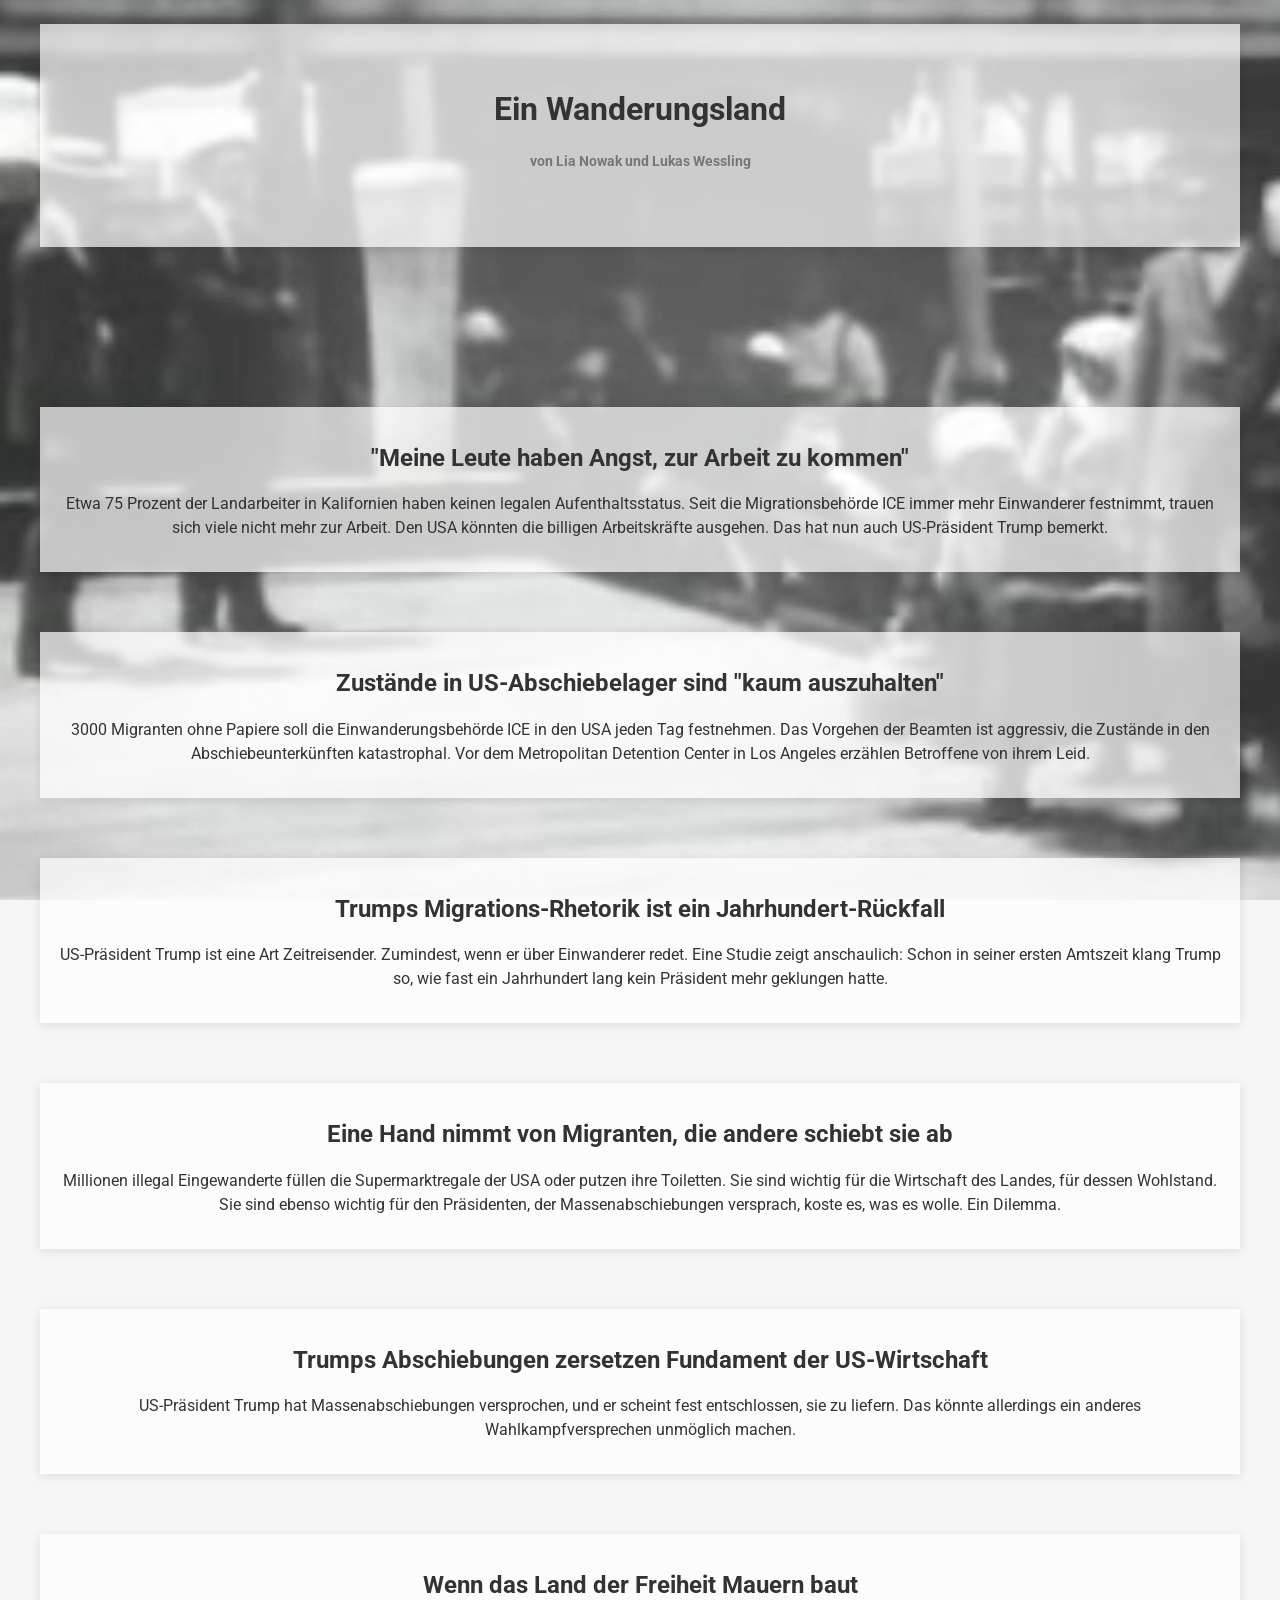
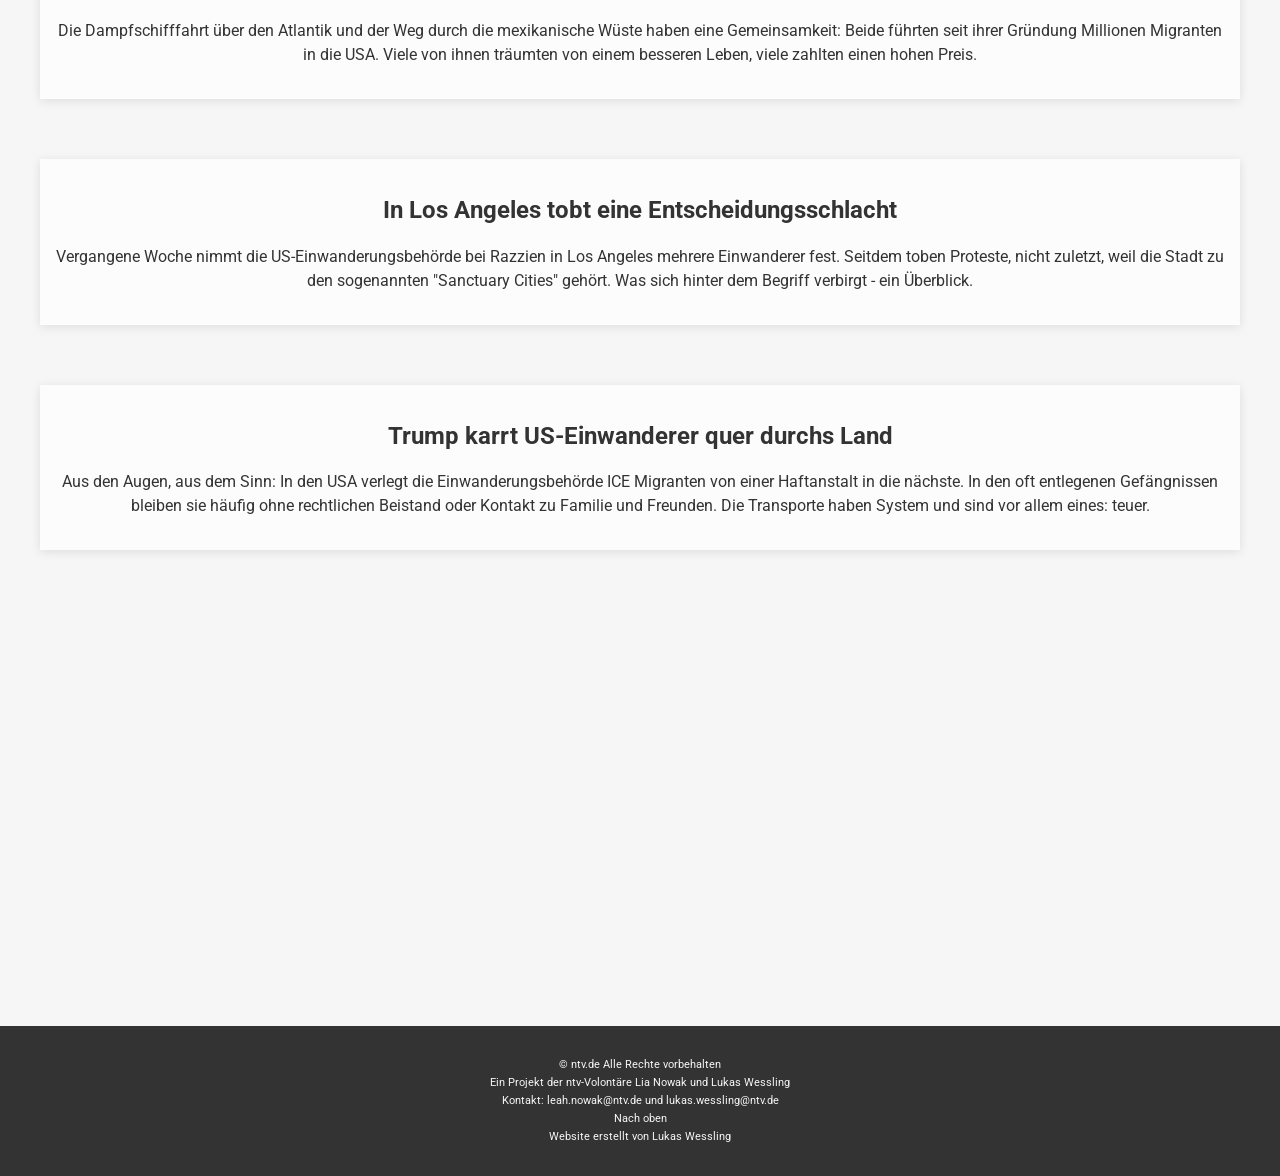
==== commit bfdf4b4d: "grafiken für mobil optimiert, mobil volle breite" ====
--- a/index.html
+++ b/index.html
@@ -1,6 +1,15 @@
 <!DOCTYPE html>
 <html lang="de">
 <head>
+    <!-- Google tag (gtag.js) -->
+    <script async src="https://www.googletagmanager.com/gtag/js?id=G-K6CJ030RPJ"></script>
+    <script>
+    window.dataLayer = window.dataLayer || [];
+    function gtag(){dataLayer.push(arguments);}
+    gtag('js', new Date());
+
+    gtag('config', 'G-K6CJ030RPJ');
+    </script>
     <meta charset="UTF-8">
     <meta name="viewport" content="width=device-width, initial-scale=1.0">
     <title>Ein Wanderungsland</title>
@@ -29,15 +38,7 @@
         </video>
     </div>
 
-        <!-- Header mit Menü (ggfalls wieder anschalten; aktuell deaktiviert) --
-        <div class="header">
-            <button class="menu-toggle" onclick="toggleMenu()">☰ </button>
-            <div class="menu" id="menu">
-                <a href="ueber-uns.html">Über Uns</a>
-                <a href="impressum.html">Impressum</a>
-            </div>
-        </div>
-    -->
+
 
     <main class="content-wrapper">
     <!-- Titel-Box -->
@@ -57,14 +58,14 @@
             <p class="box-text">3000 Migranten ohne Papiere soll die Einwanderungsbehörde ICE in den USA jeden Tag festnehmen. Das Vorgehen der Beamten ist aggressiv, die Zustände in den Abschiebeunterkünften katastrophal. Vor dem Metropolitan Detention Center in Los Angeles erzählen Betroffene von ihrem Leid.</p>
         </div>
 
+        <div class="content-box" onclick="window.location.href='lokus03.html'">
+            <h2 class="box-title">Trumps Migrations-Rhetorik ist ein Jahrhundert-Rückfall</h2>
+            <p class="box-text">US-Präsident Trump ist eine Art Zeitreisender. Zumindest, wenn er über Einwanderer redet. Eine Studie zeigt anschaulich: Schon in seiner ersten Amtszeit klang Trump so, wie fast ein Jahrhundert lang kein Präsident mehr geklungen hatte.</p>
+        </div>
+
         <div class="content-box" onclick="window.location.href='lokus01.html'">
             <h2 class="box-title">Eine Hand nimmt von Migranten, die andere schiebt sie ab</h2>
             <p class="box-text">Millionen illegal Eingewanderte füllen die Supermarktregale der USA oder putzen ihre Toiletten. Sie sind wichtig für die Wirtschaft des Landes, für dessen Wohlstand. Sie sind ebenso wichtig für den Präsidenten, der Massenabschiebungen versprach, koste es, was es wolle. Ein Dilemma.</p>
-        </div>
-
-        <div class="content-box" onclick="window.location.href='lokus03.html'">
-            <h2 class="box-title">Trumps Migrations-Rhetorik ist ein Jahrhundert-Rückfall</h2>
-            <p class="box-text">US-Präsident Trump ist eine Art Zeitreisender. Zumindest, wenn er über Einwanderer redet. Eine Studie zeigt anschaulich: Schon in seiner ersten Amtszeit klang Trump so, wie fast ein Jahrhundert lang kein Präsident mehr geklungen hatte.</p>
         </div>
 
         <div class="content-box" onclick="window.location.href='lokus02.html'">
--- a/style.css
+++ b/style.css
@@ -4,15 +4,18 @@
     box-sizing: border-box;
 }
 :root {
-    --primary-color: #00AEF3;
+    --primary-color: #888 ;
     --secondary-color: #777777;
-    --accent-color: #E81B23;
+    --light-gray: #d6d6d6;
+    --main-white: #fff;
+    --accent-color: #050505;
     --background-color: #F6F6F6;
     --text-color: #333;
     --box-shadow: 0 2px 10px rgba(0,0,0,0.1);
     --max-width: 1200px;
     --lesser-width: 800px;
     --card-bg: rgba(255, 255, 255, 0.7); /* Weiß, 70% Deckkraft */
+    --smallheader-bg: rgba(777, 777, 777, 0.1);
     --border-radius: 1px
 }
 
@@ -49,8 +52,22 @@
 
 /* Header mit Menü */
 .header {
-    position: sticky;
-    margin-bottom: 40px;
+    /* Diese Regel ist jetzt leer, damit sie den Header auf der index.html nicht beeinflusst. */
+    /* Die Positionierung wird durch die neue Klasse unten gesteuert. */
+}
+
+/* Eigene Klasse für den Header mit den fixierten Buttons. */
+.header-with-buttons {
+    position: fixed; /* Fixiert am Viewport */
+    top: 0;
+    left: 0;
+    width: 100%;
+    z-index: 1000;
+    pointer-events: none; /* Klicks gehen durch den leeren Bereich durch */
+}
+/* Fügt den Abstand oben nur hinzu, wenn der fixierte Header vorhanden ist */
+.header-with-buttons + .content-wrapper {
+    padding-top: 80px;
 }
 
 .menu-toggle {
@@ -70,6 +87,7 @@
     display: flex;
     justify-content: center;
     align-items: center;
+    pointer-events: auto; /* Button bleibt klickbar */
 }
 
 /* Zurück-Button, angelehnt an Menu-Button*/
@@ -91,9 +109,34 @@
     justify-content: center;
     align-items: center;
     padding-bottom: 2px; /* Kleine Korrektur, um den Pfeil optisch zu zentrieren */
+    pointer-events: auto; /* Button bleibt klickbar */
+}
+
+/* Video-Toggle-Button (Play/Pause) */
+.video-toggle {
+    position: absolute; /* Scrollt mit dem Inhalt weg (nicht fixed) */
+    top: 10px;
+    left: 50%;
+    transform: translateX(-50%); /* Exakte horizontale Zentrierung */
+    background: var(--text-color);
+    color: var(--background-color);
+    border: none;
+    cursor: pointer;
+    border-radius: var(--border-radius);
+    font-size: 16px;
+    width: 45px;
+    height: 45px;
+    display: flex;
+    justify-content: center;
+    align-items: center;
+    z-index: 2000; /* Muss über dem Header liegen, um klickbar zu sein */
+    pointer-events: auto;
 }
 
 .menu-toggle:hover {
+    background: var(--accent-color);
+}
+.video-toggle:hover {
     background: var(--accent-color);
 }
 .back-button:hover {
@@ -110,6 +153,7 @@
     box-shadow: 0 2px 10px var(--box-shadow);
     display: none;
     min-width: 150px;
+    pointer-events: auto; /* Menü bleibt klickbar */
 }
 
 .menu.active {
@@ -205,11 +249,40 @@
     margin-bottom: 10em;
 
 }
-/* Modifikator für Header-Box mit kleinem Abstand nach unten */
+/* Titelbox für Artikel */
 .content-box.smallheader {
     margin-top: 2em;
     margin-bottom: 2em;
     background: var(--background-color);
+}
+/* Titelbox für Artikel mit transparentem Look */
+.content-box.transparent_smallheader {
+    margin-top: 12vh;    /* Desktop: Titel rutscht ins vertikale Zentrum */
+    margin-bottom: 40vh; /* Desktop: Viel Platz nach unten, schiebt Text aus dem Bild */
+    padding: 60px 5px;
+    background: var(--smallheader-bg);
+}
+.transparent_main-title {
+    text-align: center;
+    font-size: 2rem;
+    font-weight: bolder;
+    color: var(--main-white);
+    margin: 0;
+    padding: 10px 0 40px 0;
+}
+.transparent_author-title {
+    text-align: center;
+    font-size: 1rem;
+    font-weight: lighter;
+    color: var(--light-gray);
+    margin: 0;
+}
+.transparent_secondary-title {
+    text-align: center;
+    font-size: 1.3rem;
+    font-weight: lighter;
+    color: var(--light-gray);
+    margin: 0;
 }
 .box-title {
     font-size: 1.5rem;
@@ -242,7 +315,7 @@
 
 
 /* Titel-Styling innerhalb der Box */
-.main-title {
+.homepage-title {
     text-align: center;
     font-size: 2rem;
     font-weight: bold;
@@ -251,11 +324,20 @@
     padding: 0;
 }
 
+.main-title {
+    text-align: center;
+    font-size: 2rem;
+    font-weight: bold;
+    color: var(--text-color);
+    margin: 0;
+    padding: 0;
+}
+
 .secondary-title {
     text-align: center;
     font-size: 1.3rem;
     font-weight: bold;
-    color: var(--secondary-color);
+    color: var(--primary-color);
     margin: 0 0 0.5em 0; /* kleiner Abstand nach unten */
     padding: 0;
 }
@@ -272,6 +354,11 @@
     text-decoration: underline}
 
 
+/* Standard (Desktop): Mobile Sachen ausblenden */
+/* WICHTIG: Diese Regel muss VOR dem Media-Query stehen, damit sie mobil überschrieben werden kann */
+.mobile-only {
+    display: none !important;
+}
 
 /* Responsive Design */
 @media (max-width: 768px) {
@@ -283,6 +370,7 @@
     .container {
         padding: 15px;
     }
+
     .box-content {
         padding: 15px;
     }
@@ -290,8 +378,19 @@
         font-size: 1rem;
     }
     .box-text {
-        font-size: 0.7rem;
-    }
+        font-size: 0.9rem;
+    }
+
+    /* Mobile Anpassung: Hier brauchen wir weniger Abstand als auf dem Desktop */
+    .content-box.transparent_smallheader {
+        margin-top: 10vh;    /* Titel etwas höher als Desktop */
+        margin-bottom: 20vh; /* Flexibler Abstand, aber kompakt genug für Handy */
+    }
+        .content-box.smallheader {
+        margin-top: 10vh;    /* Titel etwas höher als Desktop */
+        margin-bottom: 20vh; /* Flexibler Abstand, aber kompakt genug für Handy */
+    }
+
     .footer {
         font-size: 0.4rem;
         padding: 10px;
@@ -375,14 +474,38 @@
     }
 }
 
+    /* header und content breit auf Mobilgeräten */
+    .content-wrapper {
+        padding-left: 0;
+        padding-right: 0;
+    }
+    .content-box {
+        width: 100%;
+        max-width: 100%;
+        margin-left: 0;
+        margin-right: 0;
+        border-radius: 0;
+        padding: 2rem 1rem;
+    }
+
 /* beim Hovern über Link erscheint eine Hand */
 a, button, [onclick] {
     cursor: pointer;
 }
 
-/* --- Stile für Scrollytelling --- */
+/* --- Stile für Scrollytelling   --       --            --        --       --         --- */
 #scrolly-presidents {
     position: relative;
+}
+
+/* Scrolly Population: Fixes für die Achsen-Animation */
+#scrolly-population .y-axis .domain {
+    display: none; /* Die vertikale Achsenlinie dauerhaft ausblenden */
+}
+
+#scrolly-population .y-axis .tick line {
+    stroke-opacity: 0.1;   /* Gitterlinien immer zart */
+    stroke-dasharray: 2,2; /* Gitterlinien immer gestrichelt */
 }
 
 .scrolly-vis {
@@ -435,26 +558,74 @@
 }
 
 
-/* Anpassungen für kleinere Bildschirme */
+/* Scrolly-Anpassungen für kleinere Bildschirme */
 @media (max-width: 768px) {
     #scrolly-presidents {
         display: block; /* Untereinander statt nebeneinander */
     }
 
     .scrolly-vis {
-        position: relative; /* Sticky funktioniert hier nicht gut */
-        top: auto;
-        height: 50vh; /* Kleinere Höhe */
-        width: 90%;
-        margin: 0 auto 2rem auto;
+        position: -webkit-sticky;
+        position: sticky;
+        top: 80px; /* Etwas Abstand zum oberen Rand, damit es nicht direkt klebt */
+        width: 100%;
+        height: 60vh; /* Größere Höhe */
+        z-index: 0;
+        margin: 0;
     }
 
     .scrolly-text {
-        width: 90%;
+        width: 100%;
         margin: 0 auto;
+        margin-top: 75vh; /* Text startet viel weiter unten, damit die Grafik erst mal alleine wirkt */
     }
 
     .step {
-        margin-bottom: 50vh; /* Weniger Abstand auf Mobilgeräten */
-    }
-}
+        width: 100%;   /* Volle Breite für mobile Geräte */
+        padding: 1rem 1.5rem; /* Etwas seitlicher Abstand für Lesbarkeit */
+        margin: 0 auto 60vh auto; /* Abstand nach unten, damit man scrollen kann */
+        background-color: rgba(255, 255, 255, 0.95); /* Leicht transparent, wirkt moderner */
+        border-radius: 0px;    /* Keine abgerundeten Ecken bei voller Breite */
+    }
+
+    /* Spezifische Anpassungen für Seiten mit Scrolly-Grafiken auf Mobilgeräten
+    im Zweifel wieder freigeben, wenn doch nur bei den Scrolly-Seiten nötig 
+    .page-with-scrolly .content-wrapper {
+        padding-left: 0;
+        padding-right: 0;
+    }
+    .page-with-scrolly .content-box {
+        width: 100%;
+        max-width: 100%;
+        margin-left: 0;
+        margin-right: 0;
+        border-radius: 0;
+        padding: 2rem 1rem;
+    }*/
+
+    .page-with-scrolly .article-body-content {
+        margin-top: 1rem; /* Abstand nach oben verringern */
+    }
+    .page-with-scrolly .step {
+        padding: 1rem 0.5rem; /* Minimales Padding, damit Grafiken/Text maximal breit sind */
+    }
+
+    /* Mehr Abstand für die Scrolly-Sektionen zum restlichen Text */
+    #scrolly-presidents, #scrolly-population, #scrolly-congress {
+        margin-top: 4rem;
+        margin-bottom: 4rem;
+    }
+
+    /* NEU: Grafik-Container auf volle Breite zwingen, damit die SVG den Platz nutzt */
+    .page-with-scrolly .chart-container,
+    .page-with-scrolly .chart-header,
+    .page-with-scrolly .chart-intro {
+        max-width: none; /* Hebt die 800px-Beschränkung auf */
+        padding-left: 1rem; /* Etwas seitlicher Abstand, damit es nicht am Rand klebt */
+        padding-right: 1rem;
+    }
+
+    /* Hilfsklassen für unterschiedliche Inhalte je nach Gerät */
+    .desktop-only { display: none !important; }
+    .mobile-only { display: flex !important; } /* Steps sind Flex-Container */
+}
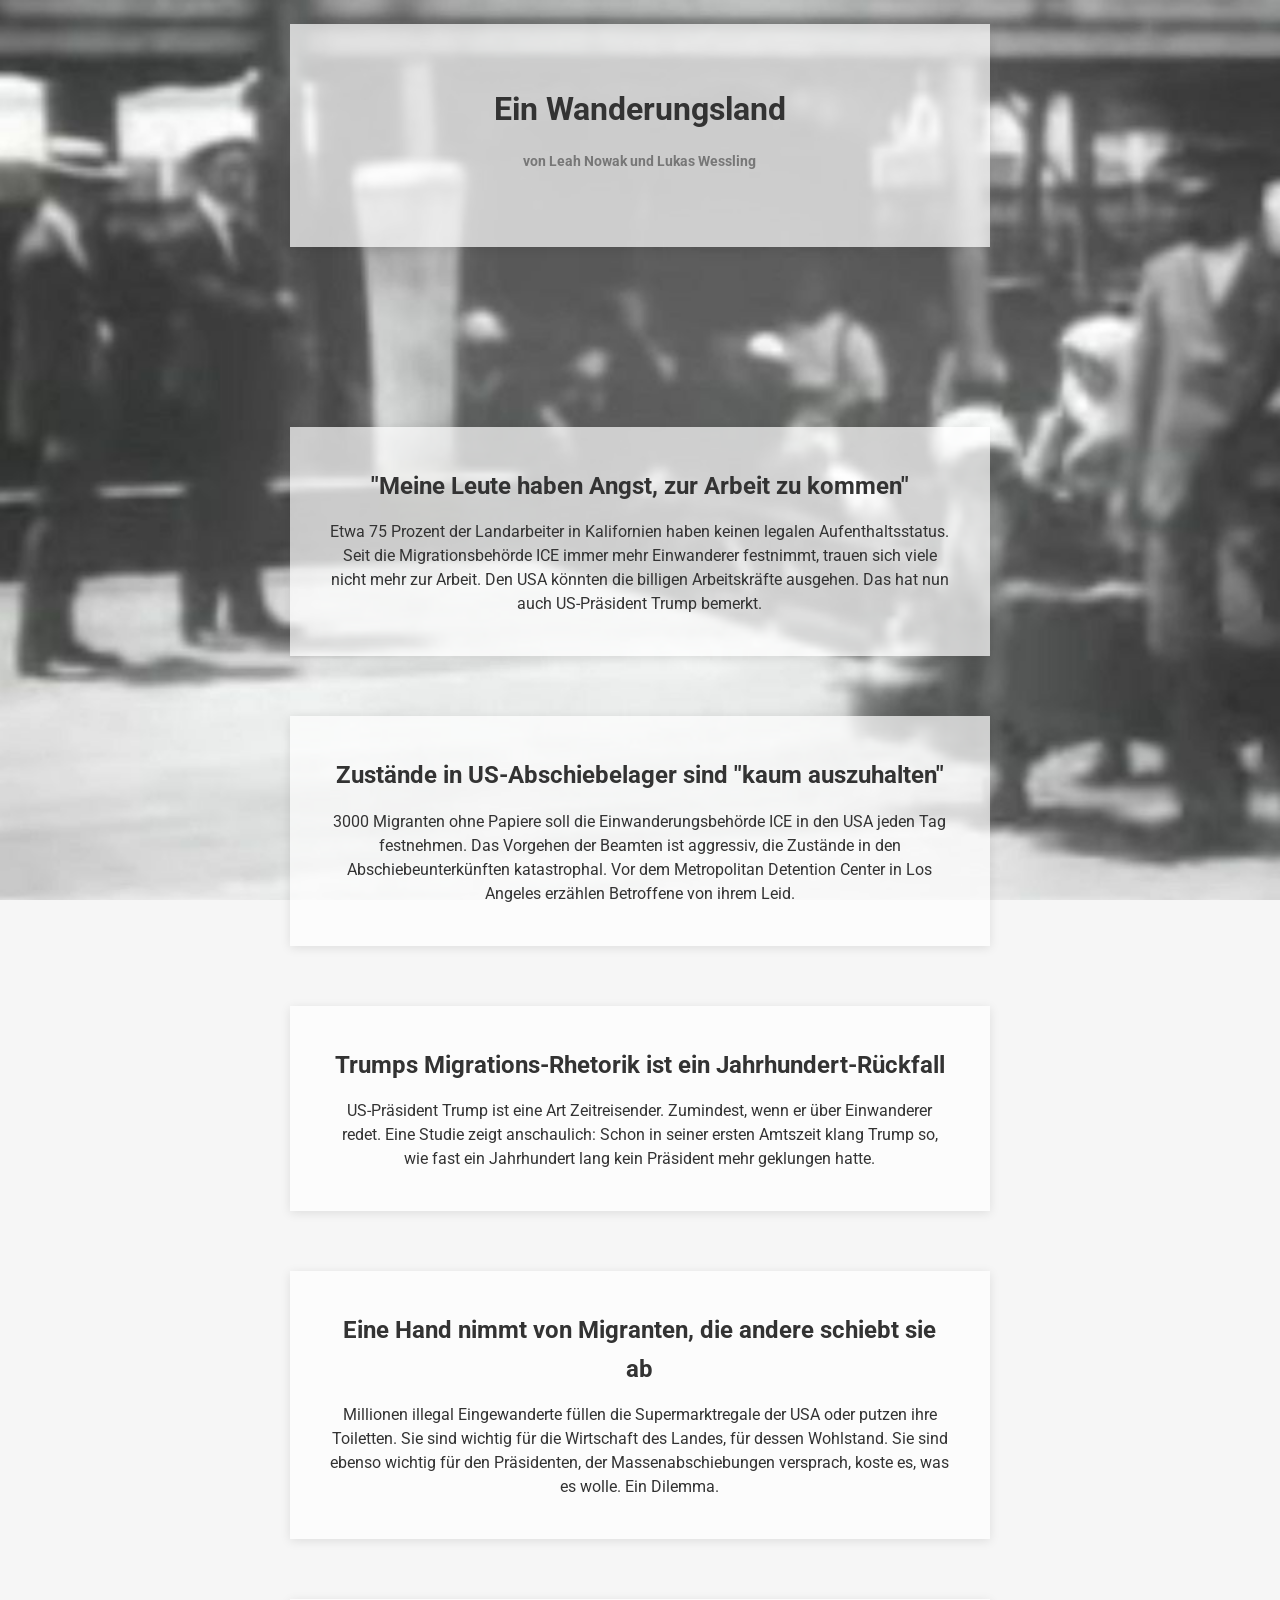
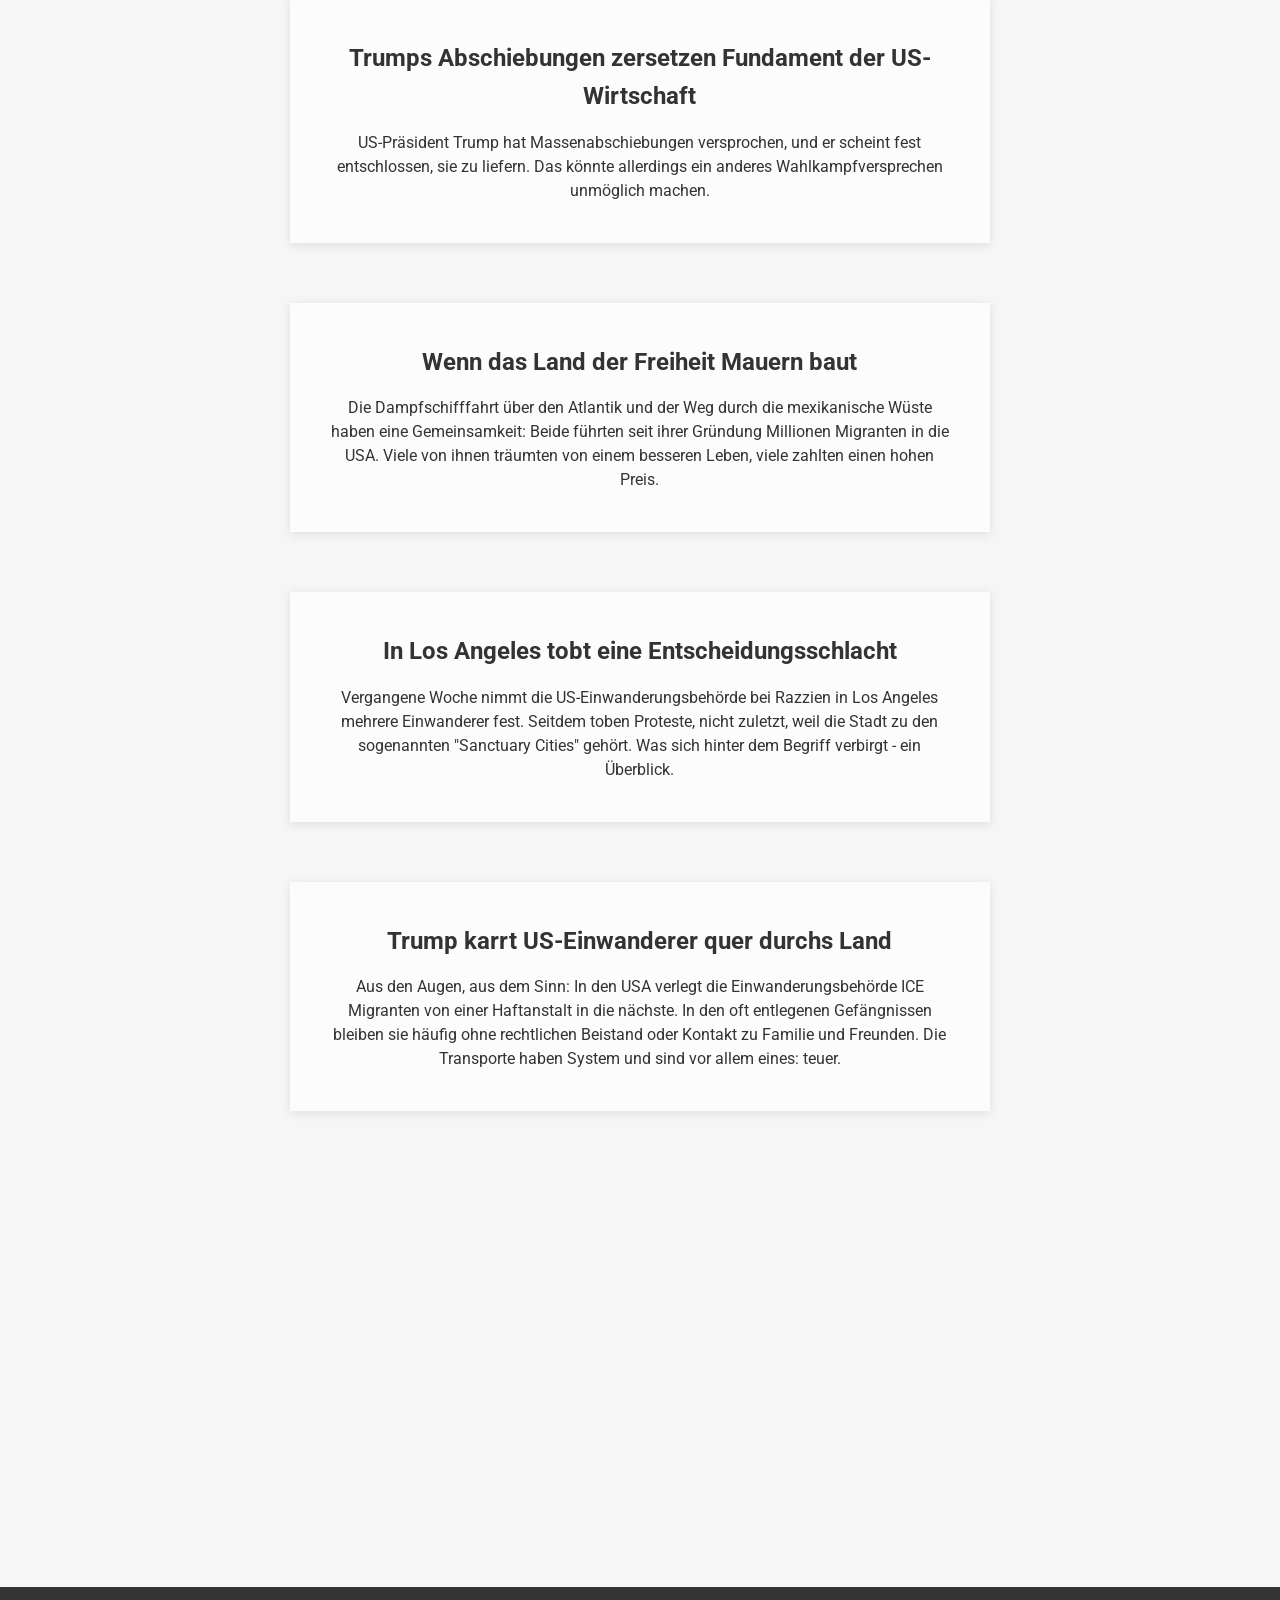
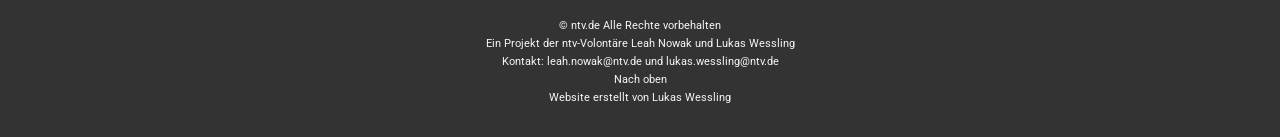
==== commit ac19ade3: "Lia zu Leah" ====
--- a/index.html
+++ b/index.html
@@ -44,7 +44,7 @@
     <!-- Titel-Box -->
     <div class="content-box header" onclick="window.location.href='ueberuns.html'">
         <h1 class="main-title" id="mainTitle">Ein Wanderungsland</h1>
-        <h3 class="author-title" id="authorTitle">von Lia Nowak und Lukas Wessling</h3>
+        <h3 class="author-title" id="authorTitle">von Leah Nowak und Lukas Wessling</h3>
     </div>
 
         <!-- Content Boxen -->
@@ -111,7 +111,7 @@
 -->
     <footer>
         <p> <a href="https://www.n-tv.de/ntvintern/Impressum-id6405904.html">© ntv.de Alle Rechte vorbehalten</a></p>
-        <p> <a href="ueberuns.html">Ein Projekt der ntv-Volontäre Lia Nowak und Lukas Wessling</a></p>
+        <p> <a href="ueberuns.html">Ein Projekt der ntv-Volontäre Leah Nowak und Lukas Wessling</a></p>
         <p>Kontakt: <a href="mailto:leah.nowak@ntv.de">leah.nowak@ntv.de</a> und <a href="mailto:lukas.wessling@ntv.de">lukas.wessling@ntv.de</a></p>
         <p> <a href="#top">Nach oben</a></p>
         <p> Website erstellt von Lukas Wessling</p>
--- a/style.css
+++ b/style.css
@@ -23,6 +23,7 @@
 
 body {
     font-family: 'Roboto', sans-serif;
+    font-size: 18px; /* Hier: Desktop-Schriftgröße erhöht */
     line-height: 1.6;
     color: var(--text-color);
     background-color: var(--background-color);
@@ -183,6 +184,7 @@
     border-radius: var(--border-radius)/2;
     box-shadow: 0 2px 10px rgba(0,0,0,0.1);
     max-width: var(--lesser-width);
+    width: 60%; /* Breite auf Desktop auf 60% reduziert */
     margin-bottom: 60px; /* Erhöht für mehr Abstand zwischen den Boxen */
     padding: 40px;
     margin-left: auto;  /* Zentrierung */
@@ -257,8 +259,8 @@
 }
 /* Titelbox für Artikel mit transparentem Look */
 .content-box.transparent_smallheader {
-    margin-top: 12vh;    /* Desktop: Titel rutscht ins vertikale Zentrum */
-    margin-bottom: 40vh; /* Desktop: Viel Platz nach unten, schiebt Text aus dem Bild */
+    margin-top: 10vh;    /* Desktop: Titel rutscht ins vertikale Zentrum */
+    margin-bottom: 50vh; /* Desktop: Viel Platz nach unten, schiebt Text aus dem Bild */
     padding: 60px 5px;
     background: var(--smallheader-bg);
 }
@@ -266,6 +268,7 @@
     text-align: center;
     font-size: 2rem;
     font-weight: bolder;
+    line-height: 40px;
     color: var(--main-white);
     margin: 0;
     padding: 10px 0 40px 0;
@@ -362,6 +365,10 @@
 
 /* Responsive Design */
 @media (max-width: 768px) {
+    body {
+        font-size: 16px; /* Hier: Mobil wieder auf Standard zurück */
+    }
+
     .main-title {
         font-size: 2rem;
         margin: 20px 0;
@@ -383,8 +390,8 @@
 
     /* Mobile Anpassung: Hier brauchen wir weniger Abstand als auf dem Desktop */
     .content-box.transparent_smallheader {
-        margin-top: 10vh;    /* Titel etwas höher als Desktop */
-        margin-bottom: 20vh; /* Flexibler Abstand, aber kompakt genug für Handy */
+        margin-top: 8vh;    /* Titel etwas höher als Desktop */
+        margin-bottom: 22vh; /* Flexibler Abstand, aber kompakt genug für Handy */
     }
         .content-box.smallheader {
         margin-top: 10vh;    /* Titel etwas höher als Desktop */
@@ -475,17 +482,19 @@
 }
 
     /* header und content breit auf Mobilgeräten */
-    .content-wrapper {
-        padding-left: 0;
-        padding-right: 0;
-    }
-    .content-box {
-        width: 100%;
-        max-width: 100%;
-        margin-left: 0;
-        margin-right: 0;
-        border-radius: 0;
-        padding: 2rem 1rem;
+    @media (max-width: 768px) {
+        .content-wrapper {
+            padding-left: 0;
+            padding-right: 0;
+        }
+        .content-box {
+            width: 100%;
+            max-width: 100%;
+            margin-left: 0;
+            margin-right: 0;
+            border-radius: 0;
+            padding: 2rem 1rem;
+        }
     }
 
 /* beim Hovern über Link erscheint eine Hand */
